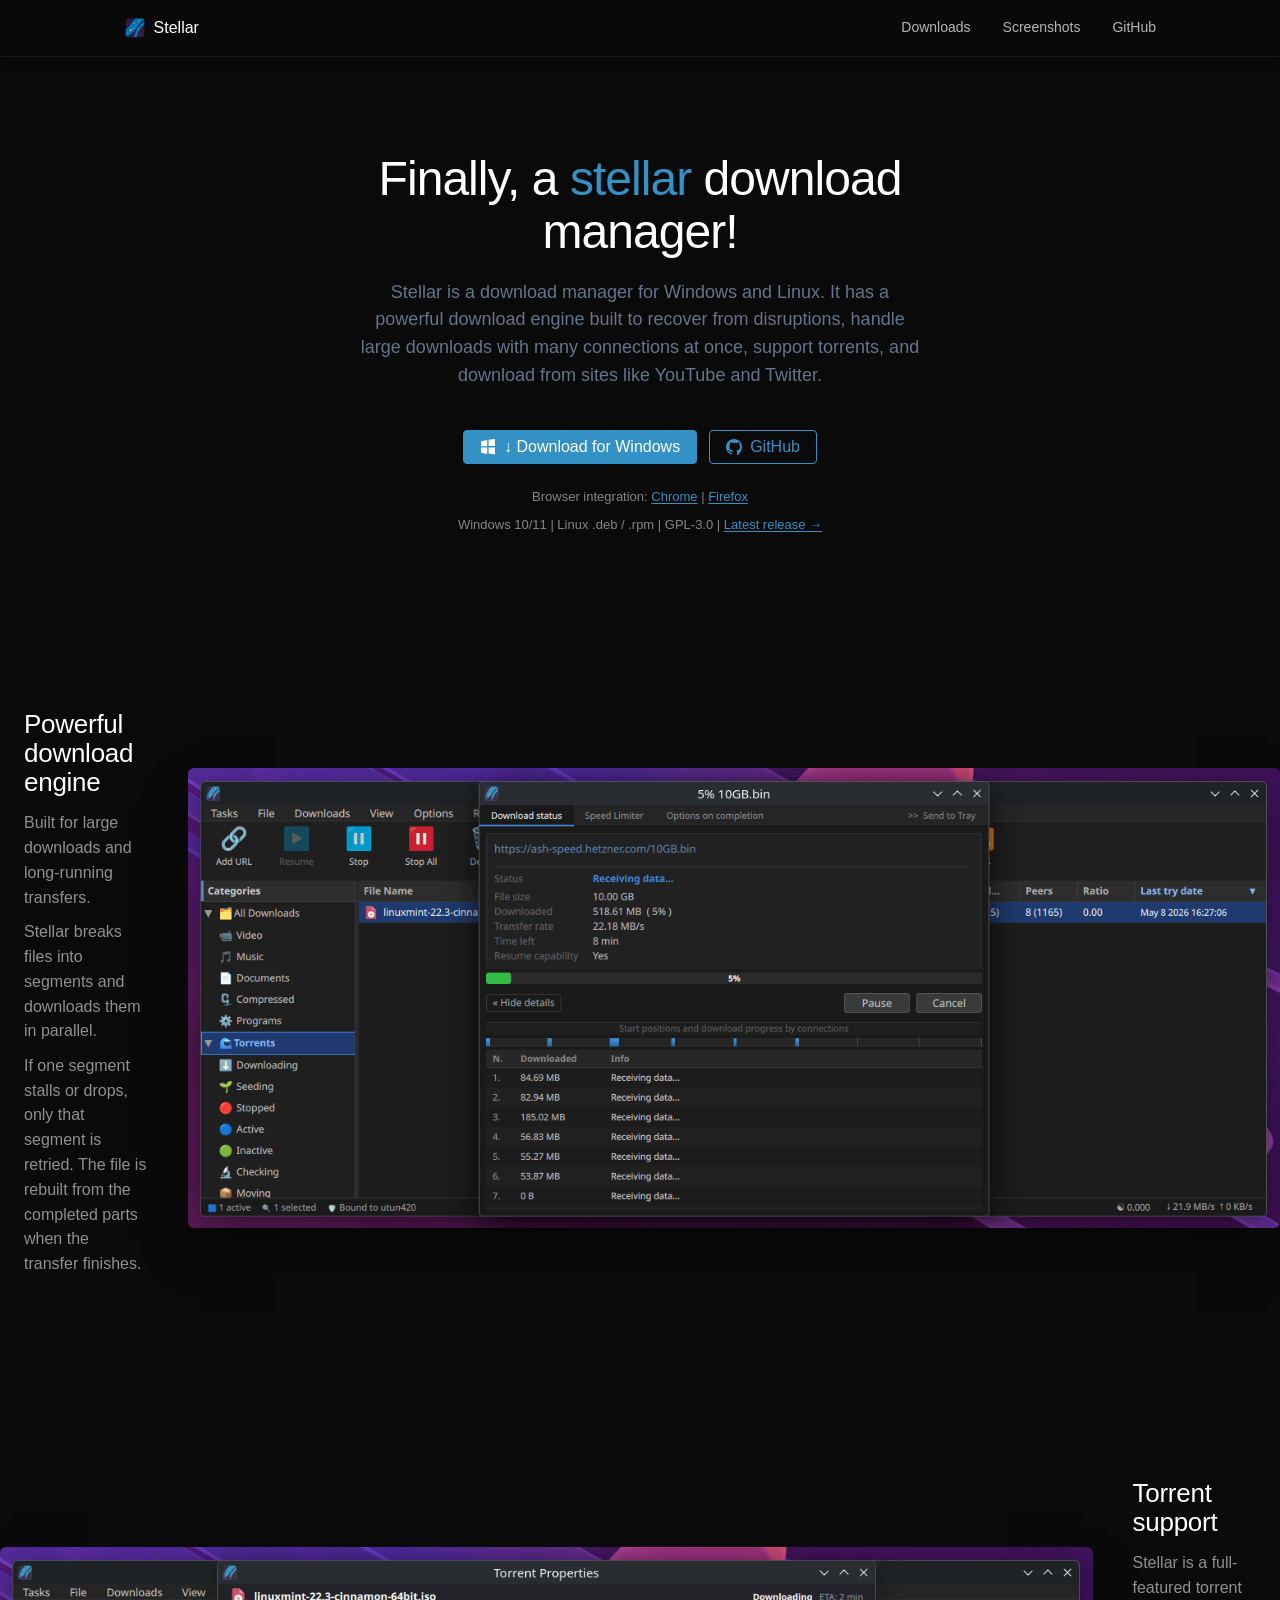
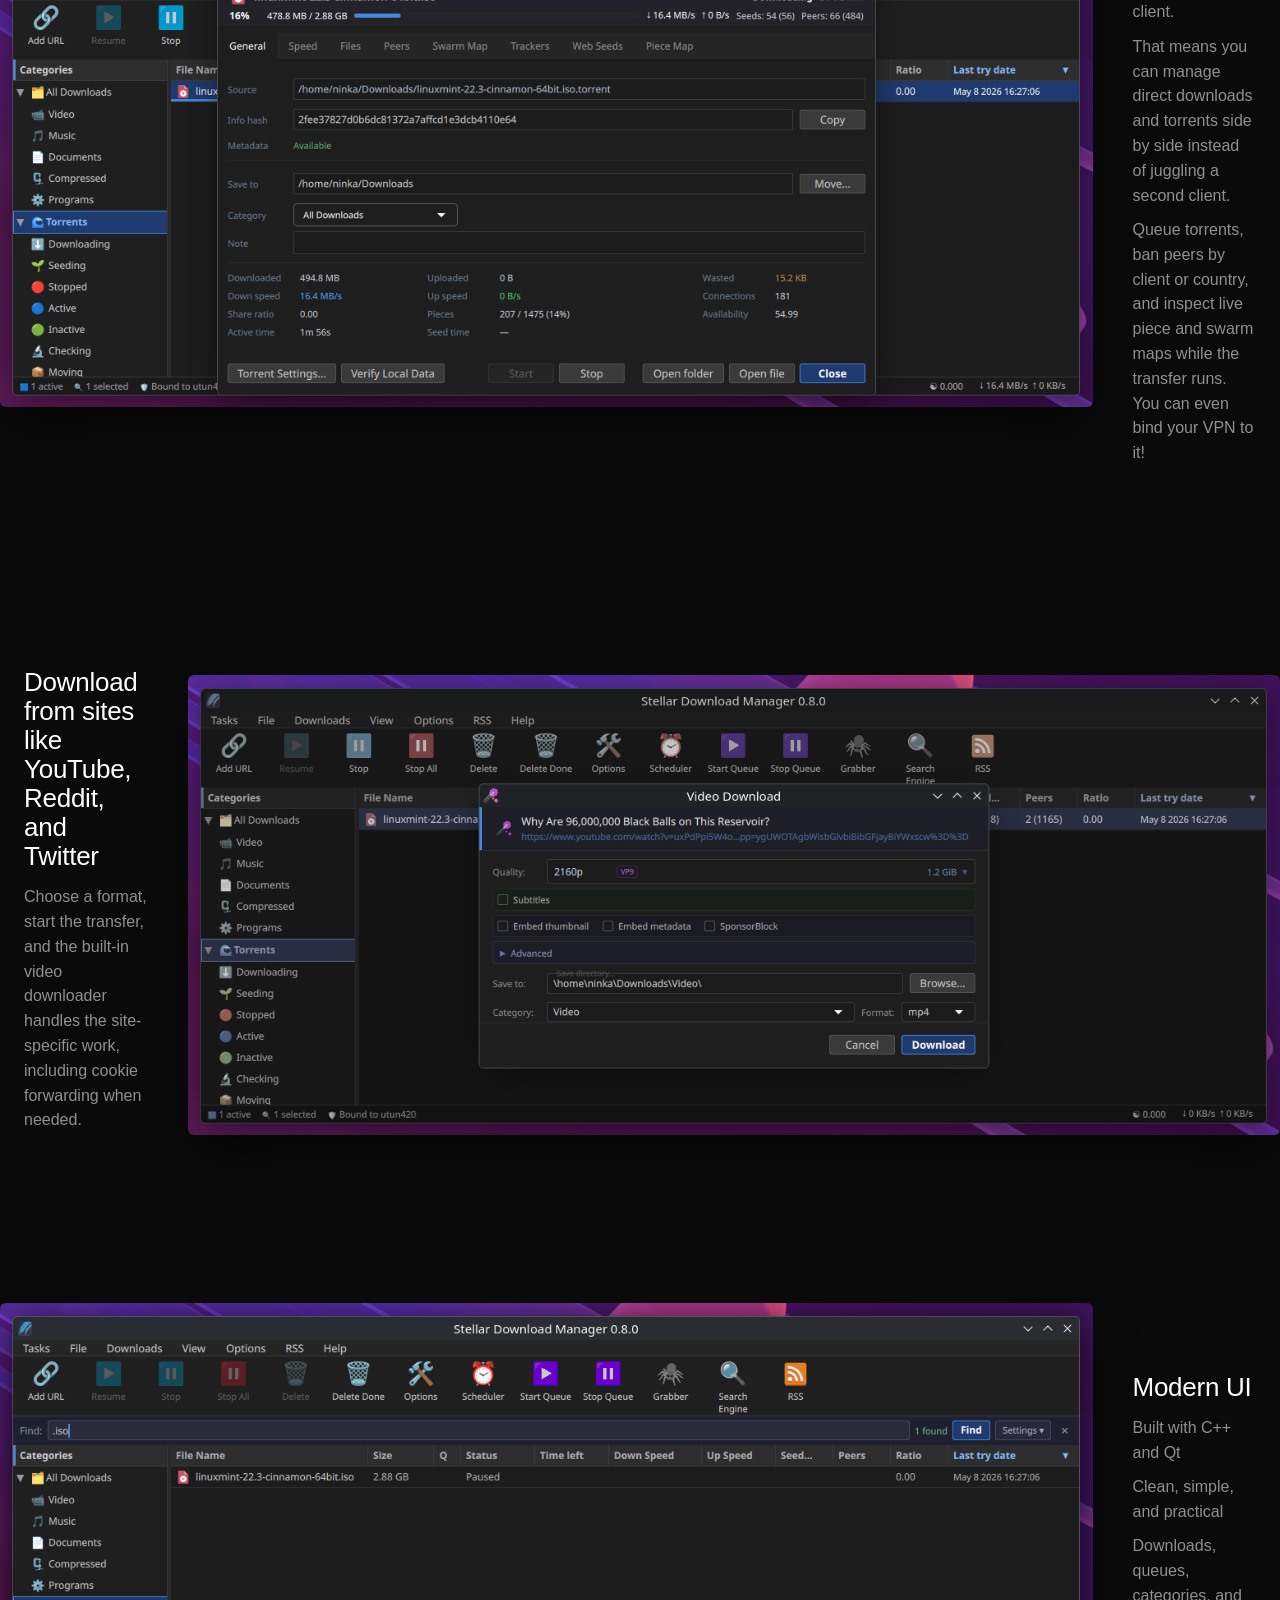
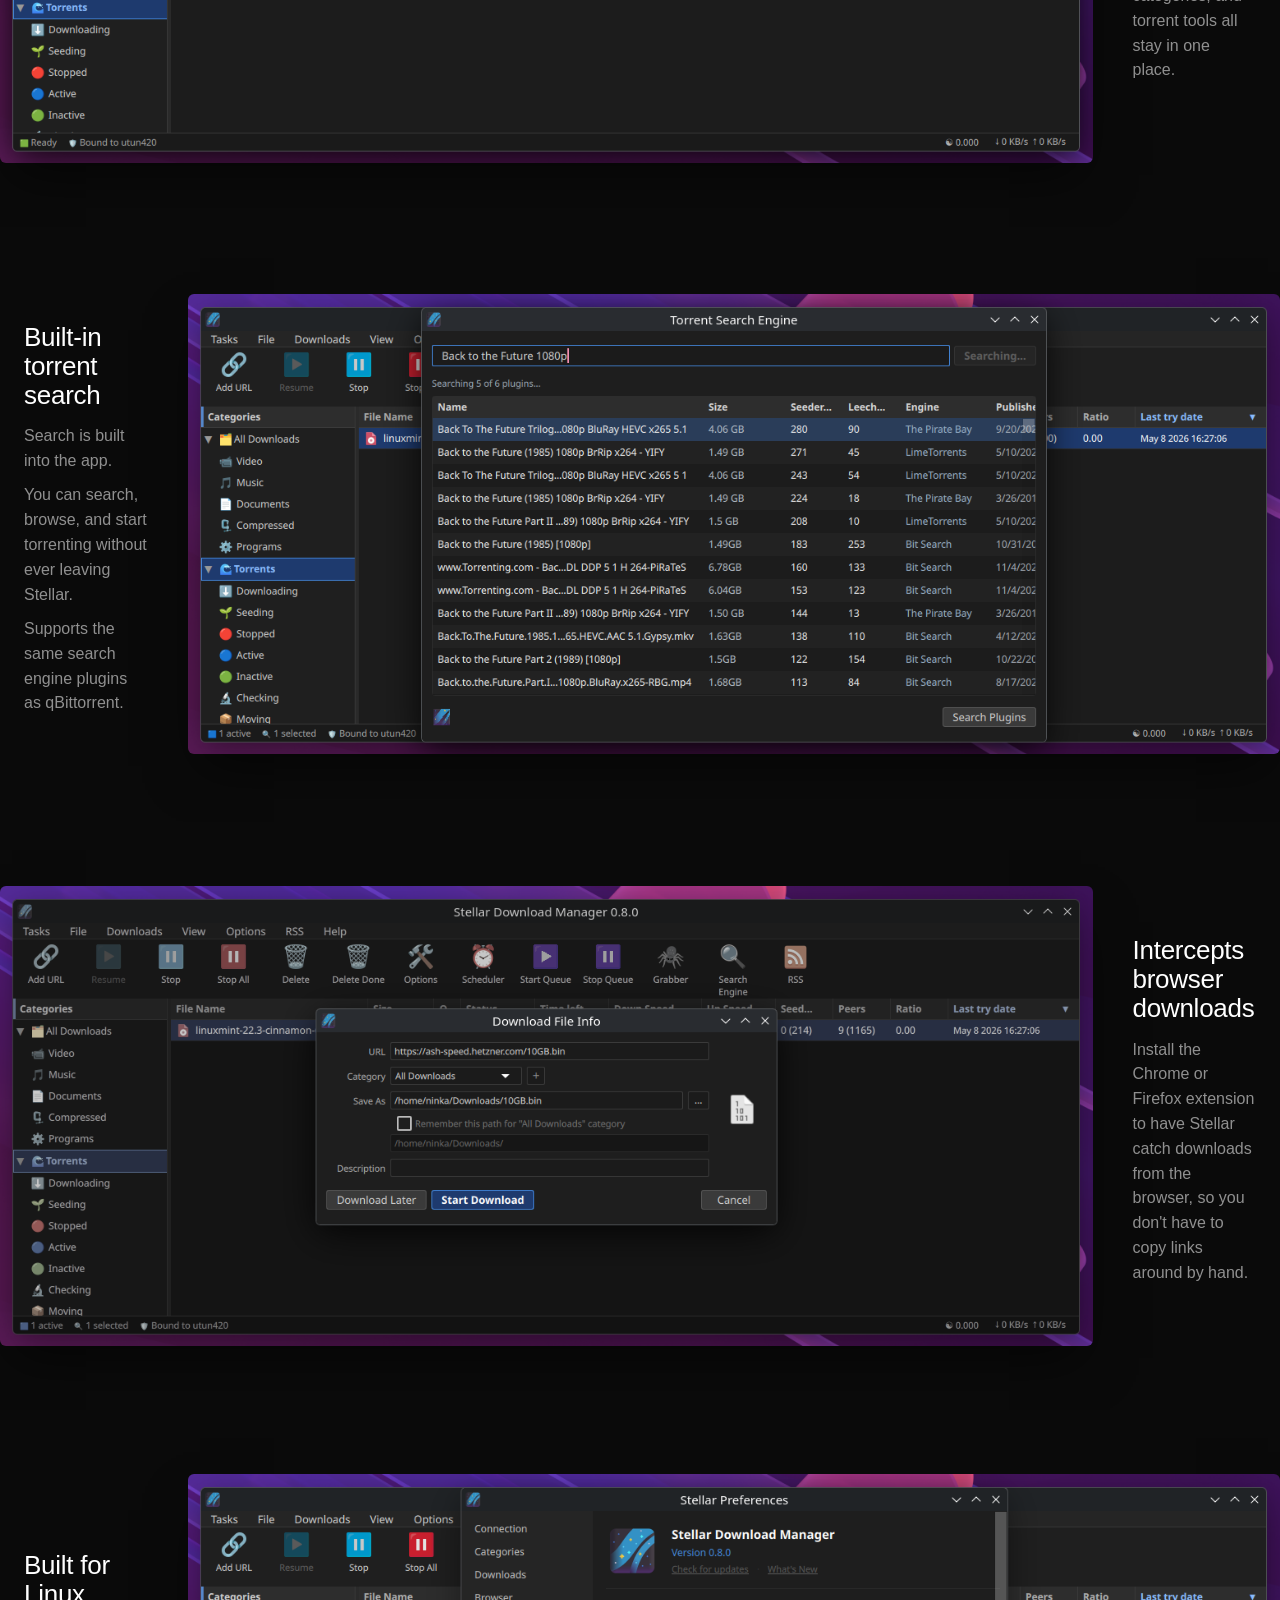
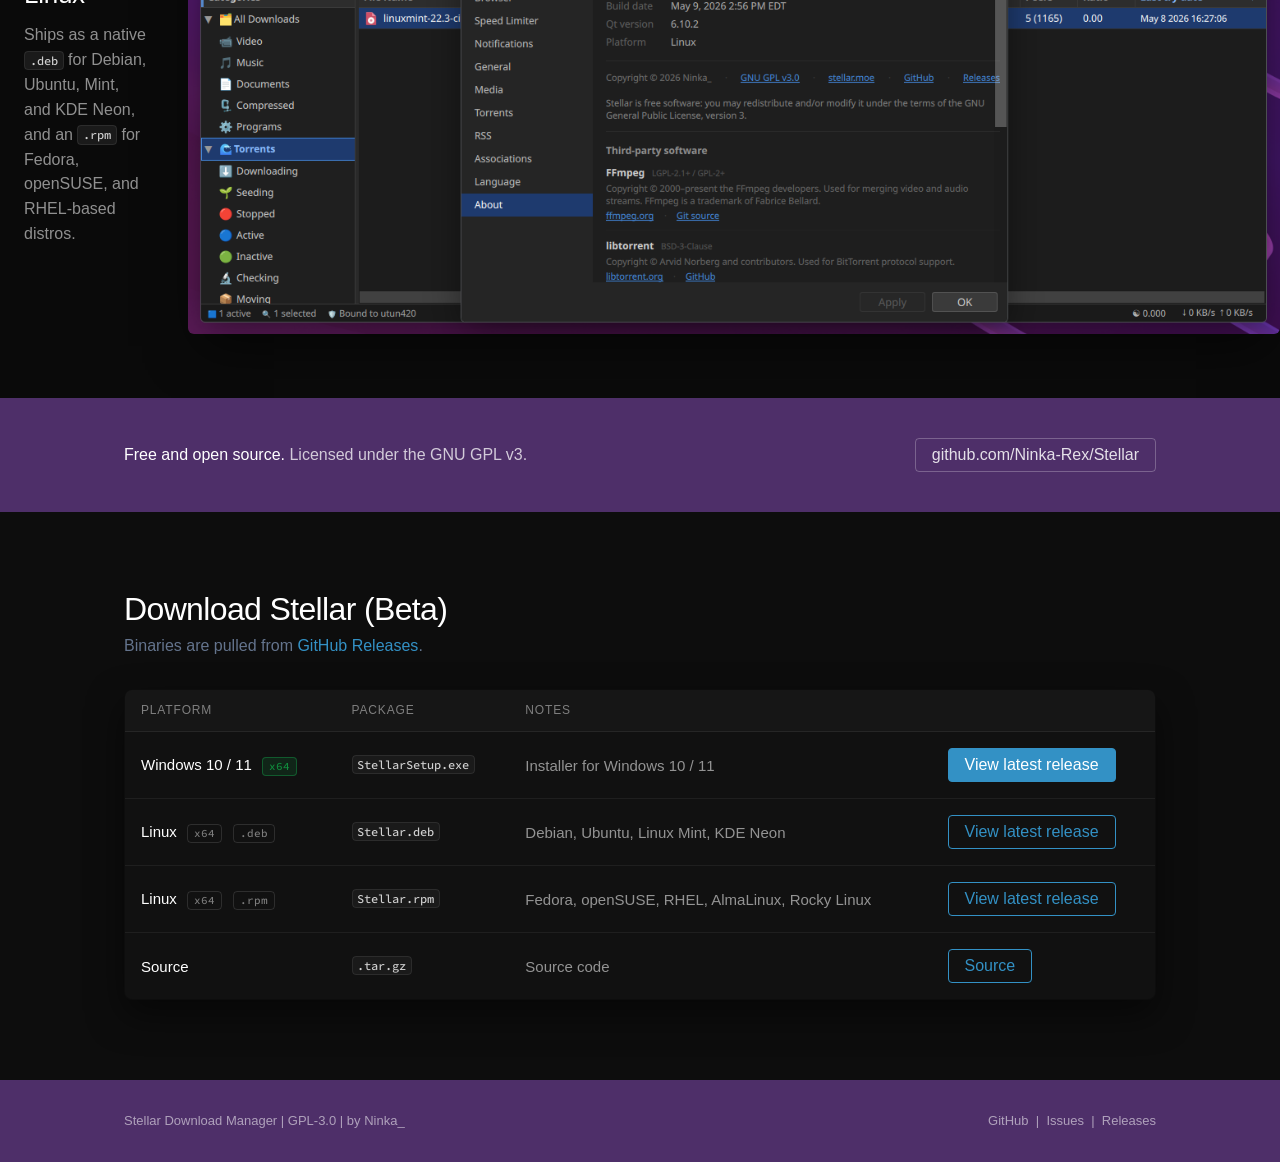
==== index.html @ 5cb3ba2e "Update Open Graph tags" ====
<!DOCTYPE html>
<html lang="en">
<head>
    <meta charset="UTF-8">
    <meta name="viewport" content="width=device-width, initial-scale=1.0">
    <title>Stellar Download Manager</title>
    <meta name="description" content="Stellar is a download manager for Windows and Linux. It has a robust download engine, torrent support, and downloads from sites like YouTube and Twitter.">

    <!-- Open Graph / Discord -->
    <meta property="og:type" content="website">
    <meta property="og:site_name" content="stellardownloadmanager.org">
    <meta property="og:title" content="Stellar Download Manager">
    <meta property="og:description" content="Free and open source download manager for Windows and Linux">
    <meta property="og:image" content="https://stellardownloadmanager.org/images/milky-way.png">
    <meta property="og:url" content="https://stellardownloadmanager.org/">

    <link rel="icon" type="image/png" href="images/milky-way.png">
    <link rel="stylesheet" href="style.css">
    <script src="script.js?v=3" defer></script>
</head>
<body id="top">
<nav>
    <div class="nav-inner">
        <a class="nav-logo" href="#top">
            <span class="nav-logo-mark" aria-hidden="true">
                <img class="nav-logo-static" src="images/milky-way.png" alt="">
                <img class="nav-logo-animated" src="images/milky-way.gif" alt="">
            </span>
            <span class="nav-logo-text">Stellar</span>
        </a>
        <ul class="nav-links">
            <li><a href="#downloads">Downloads</a></li>
            <li><a href="screenshots.html">Screenshots</a></li>
            <li><a href="https://github.com/Ninka-Rex/Stellar">GitHub</a></li>
        </ul>
    </div>
</nav>

<section class="hero">
    <h1>Finally, a <em>stellar</em> download manager!</h1>
    <p class="tagline">
        Stellar is a download manager for Windows and Linux. It has a powerful
        download engine built to recover from disruptions, handle large downloads
        with many connections at once, support torrents, and download from sites
        like YouTube and Twitter.
    </p>
    <div class="hero-actions">
        <a class="btn btn-primary btn-with-icon" href="#downloads">
            <span class="btn-icon" aria-hidden="true">
                <svg viewBox="0 0 16 16" role="img" focusable="false" aria-hidden="true">
                    <path d="M1 2.2 7.2 1v6.2H1Zm7.6-1.4L15 0v7.1H8.6ZM1 8.6h6.2V15L1 13.8Zm7.6 0H15v7l-6.4-1.1Z"></path>
                </svg>
            </span>
            <span>&#8595; Download for Windows</span>
        </a>
        <a class="btn btn-secondary btn-with-icon" href="https://github.com/Ninka-Rex/Stellar">
            <span class="btn-icon" aria-hidden="true">
                <svg viewBox="0 0 16 16" role="img" focusable="false" aria-hidden="true">
                    <path d="M8 0C3.6 0 0 3.6 0 8c0 3.5 2.3 6.5 5.4 7.6.4.1.5-.2.5-.4v-1.4c-2.2.5-2.7-1-2.7-1-.4-1-.9-1.2-.9-1.2-.8-.6.1-.6.1-.6.9.1 1.4 1 1.4 1 .8 1.4 2.2 1 2.7.8.1-.6.3-1 .6-1.2-1.8-.2-3.7-.9-3.7-4.1 0-.9.3-1.6.8-2.2-.1-.2-.4-1 .1-2 0 0 .7-.2 2.3.8.7-.2 1.4-.3 2.1-.3s1.4.1 2.1.3c1.6-1 2.3-.8 2.3-.8.5 1 .2 1.8.1 2 .5.6.8 1.3.8 2.2 0 3.2-1.9 3.9-3.7 4.1.3.3.7.9.7 1.8v2.6c0 .2.1.5.5.4C13.7 14.5 16 11.5 16 8c0-4.4-3.6-8-8-8z"></path>
                </svg>
            </span>
            <span>GitHub</span>
        </a>
    </div>
    <p class="hero-links">
        Browser integration:
        <a href="https://chromewebstore.google.com/detail/stellar-integration-modul/pppelmimeffdigknplngfmhefcbhfcbd">Chrome</a>
        |
        <a href="https://github.com/Ninka-Rex/Stellar/releases/download/0.8.0/StellarFirefox-0.1.9.xpi">Firefox</a>
    </p>
    <p class="hero-meta hero-platforms">
        Windows 10/11 | Linux .deb / .rpm | GPL-3.0 |
        <a href="https://github.com/Ninka-Rex/Stellar/releases/latest">Latest release &rarr;</a>
    </p>
</section>

<div class="feature-row">
    <div class="feature-inner">
        <div class="feature-text">
            <h2>Powerful download engine</h2>
            <p>
                Built for large downloads and long-running transfers.
            </p>
            <p>
                Stellar breaks files into segments and downloads them in parallel.
            </p>
            <p>
                If one segment stalls or drops, only that segment is retried. The file is rebuilt from the completed parts when the transfer finishes.
            </p>
        </div>
        <div class="feature-img">
            <img src="screenshots/http-download.png" alt="Stellar HTTP download window">
        </div>
    </div>
</div>

<div class="feature-row">
    <div class="feature-inner flip">
        <div class="feature-text">
            <h2>Torrent support</h2>
            <p>
                Stellar is a full-featured torrent client.
            </p>
            <p>
                That means you can manage direct downloads and torrents side by side instead of juggling a second client.
            </p>
            <p>
                Queue torrents, ban peers by client or country, and inspect live piece and swarm maps while the transfer runs. You can even bind your VPN to it!
            </p>
        </div>
        <div class="feature-img">
            <img id="torrent-feature-image" src="screenshots/torrent-properties.png" alt="Stellar torrent properties">
        </div>
    </div>
</div>

<div class="feature-row">
    <div class="feature-inner">
        <div class="feature-text">
            <h2>Download from sites like YouTube, Reddit, and Twitter</h2>
            <p>
                Choose a format, start the transfer, and the built-in video downloader handles the site-specific work, including cookie forwarding when needed.
            </p>
        </div>
        <div class="feature-img">
            <img src="screenshots/video-picker.png" alt="Stellar format picker for social site downloads">
        </div>
    </div>
</div>

<div class="feature-row">
    <div class="feature-inner flip">
        <div class="feature-text">
            <h2>Modern UI</h2>
            <p>
                Built with C++ and Qt
            </p>
            <p>
                Clean, simple, and practical
            </p>
            <p>
                Downloads, queues, categories, and torrent tools all stay in one place.
            </p>
        </div>
        <div class="feature-img">
            <img id="ui-feature-image" src="screenshots/ui.png" alt="Modern cross platform UI">
        </div>
    </div>
</div>

<div class="feature-row">
    <div class="feature-inner">
        <div class="feature-text">
            <h2>Built-in torrent search</h2>
            <p>
                Search is built into the app.
            </p>
            <p>
                You can search, browse, and start torrenting without ever leaving Stellar.
            </p>
            <p>
                Supports the same search engine plugins as qBittorrent.
            </p>
        </div>
        <div class="feature-img">
            <img src="screenshots/search.png" alt="Built in torrent search">
        </div>
    </div>
</div>

<div class="feature-row">
    <div class="feature-inner flip">
        <div class="feature-text">
            <h2>Intercepts browser downloads</h2>
            <p>
                Install the Chrome or Firefox extension to have Stellar catch downloads from the browser, so you don't have to copy links around by hand.
            </p>
        </div>
        <div class="feature-img">
            <img src="screenshots/new_download.png" alt="Browser download interception">
        </div>
    </div>
</div>

<div class="feature-row">
    <div class="feature-inner">
        <div class="feature-text">
            <h2>Built for Linux</h2>
            <p>
                Ships as a native <code>.deb</code> for Debian, Ubuntu, Mint, and KDE Neon, and an <code>.rpm</code> for Fedora, openSUSE, and RHEL-based distros.
            </p>
        </div>
        <div class="feature-img">
            <img src="screenshots/stellar-preferences-about.png" alt="Stellar on Linux">
        </div>
    </div>
</div>

<div class="oss-strip">
    <div class="oss-strip-inner">
        <p>
            <strong>Free and open source.</strong>
            Licensed under the <a href="https://www.gnu.org/licenses/gpl-3.0.html">GNU GPL v3</a>.
        </p>
        <a class="btn btn-secondary" href="https://github.com/Ninka-Rex/Stellar">
            github.com/Ninka-Rex/Stellar
        </a>
    </div>
</div>

<section class="download-section" id="downloads">
    <div class="section-container">
        <h2>Download Stellar (Beta)</h2>
        <p class="section-intro">
            Binaries are pulled from <a href="https://github.com/Ninka-Rex/Stellar/releases/latest">GitHub Releases</a>.
        </p>

        <table class="download-table">
            <thead>
                <tr>
                    <th>Platform</th>
                    <th>Package</th>
                    <th>Notes</th>
                    <th></th>
                </tr>
            </thead>
            <tbody>
                <tr>
                    <td>Windows 10 / 11 <span class="tag tag-green">x64</span></td>
                    <td><code data-release-package="windows">StellarSetup.exe</code></td>
                    <td>Installer for Windows 10 / 11</td>
                    <td>
                        <a class="btn btn-primary btn-with-icon" data-release-link="windows" href="https://github.com/Ninka-Rex/Stellar/releases/latest">
                            <span class="btn-icon" aria-hidden="true">
                                <svg viewBox="0 0 16 16" role="img" focusable="false" aria-hidden="true">
                                    <path d="M1 2.2 7.2 1v6.2H1Zm7.6-1.4L15 0v7.1H8.6ZM1 8.6h6.2V15L1 13.8Zm7.6 0H15v7l-6.4-1.1Z"></path>
                                </svg>
                            </span>
                            Download
                        </a>
                    </td>
                </tr>
                <tr>
                    <td>Linux <span class="tag">x64</span> <span class="tag">.deb</span></td>
                    <td><code data-release-package="linux">Stellar.deb</code></td>
                    <td>Debian, Ubuntu, Linux Mint, KDE Neon</td>
                    <td>
                        <a class="btn btn-secondary btn-with-icon" data-release-link="linux" href="https://github.com/Ninka-Rex/Stellar/releases/latest">
                            <span class="btn-icon" aria-hidden="true">
                                <svg viewBox="0 0 16 16" role="img" focusable="false" aria-hidden="true">
                                    <path d="M8 0a8 8 0 1 0 8 8A8 8 0 0 0 8 0Zm3.9 4.7c-.2 1.2-1 1.7-1.5 2.5-.4.7-.5 1.7-.2 2.5.2.6.7 1.1 1.2 1.5-.7.6-1.6 1-2.6 1-.9 0-1.7-.3-2.4-.8-.8-.6-1.2-1.6-1.1-2.6.1-1 .7-1.8 1.4-2.4.8-.7 1.9-1 2.9-1 .8 0 1.7.2 2.3.3Z"></path>
                                </svg>
                            </span>
                            Download
                        </a>
                    </td>
                </tr>
                <tr>
                    <td>Linux <span class="tag">x64</span> <span class="tag">.rpm</span></td>
                    <td><code data-release-package="linux-rpm">Stellar.rpm</code></td>
                    <td>Fedora, openSUSE, RHEL, AlmaLinux, Rocky Linux</td>
                    <td>
                        <a class="btn btn-secondary" data-release-link="linux-rpm" href="https://github.com/Ninka-Rex/Stellar/releases/latest">
                            Download
                        </a>
                    </td>
                </tr>
                <tr>
                    <td>Source</td>
                    <td><code>.tar.gz</code></td>
                    <td>Source code</td>
                    <td>
                        <a class="btn btn-secondary" href="https://github.com/Ninka-Rex/Stellar/archive/refs/heads/master.tar.gz">
                            Source
                        </a>
                    </td>
                </tr>
            </tbody>
        </table>
    </div>
</section>

<footer>
    <div class="footer-inner">
        <span>Stellar Download Manager | GPL-3.0 | by Ninka_</span>
        <span>
            <a href="https://github.com/Ninka-Rex/Stellar">GitHub</a>
            &nbsp;|&nbsp;
            <a href="https://github.com/Ninka-Rex/Stellar/issues">Issues</a>
            &nbsp;|&nbsp;
            <a href="https://github.com/Ninka-Rex/Stellar/releases">Releases</a>
        </span>
    </div>
</footer>
</body>
</html>
---- style.css ----
/* Stellar Download Manager — Stripe-inspired design system */

@import url('https://fonts.googleapis.com/css2?family=Source+Code+Pro:wght@500;700&display=swap');

*, *::before, *::after { box-sizing: border-box; margin: 0; padding: 0; }

:root {
    /* Primary */
    --stripe-purple:  #3391c5;
    --stripe-purple-hover: #1c638a;
    --stripe-purple-deep: #391e50;
    --stripe-purple-light: #4e2f69;
    --stripe-purple-mid: #45285f;
    --deep-navy:      #061b31;
    --brand-dark:     #4e2f69;
    --dark-navy:      #0d253d;
    --white:          #ffffff;

    /* Accent */
    --ruby:           #ea2261;
    --magenta:        #f96bee;
    --magenta-light:  #ffd7ef;

    /* Neutral text */
    --label:          #273951;
    --body:           #64748d;
    --success-green:  #15be53;
    --success-text:   #108c3d;

    /* Surface & borders */
    --border-default: #e5edf5;
    --border-purple:  #3391c5;
    --border-soft-purple: #d6d9fc;

    /* Shadows */
    --shadow-blue:    rgba(50,50,93,0.25);
    --shadow-black:   rgba(0,0,0,0.1);
    --shadow-ambient: rgba(23,23,23,0.08);

    /* Typography */
    --sans: 'sohne-var', 'SF Pro Display', -apple-system, BlinkMacSystemFont, 'Segoe UI', sans-serif;
    --mono: 'SourceCodePro', 'Source Code Pro', 'SFMono-Regular', 'Menlo', 'Consolas', monospace;
}

html { font-size: 16px; scroll-behavior: smooth; }

body {
    background: #0a0a0a;
    color: var(--body);
    font-family: var(--sans);
    font-weight: 300;
    font-feature-settings: "ss01";
    line-height: 1.4;
    -webkit-font-smoothing: antialiased;
}

a {
    color: var(--stripe-purple);
    text-decoration: none;
    font-feature-settings: "ss01";
}
a:hover { color: var(--stripe-purple-hover); text-decoration: underline; }

code {
    font-family: var(--mono);
    font-size: 0.75rem;
    font-weight: 500;
    line-height: 2;
    background: #1a1a1a;
    padding: 0.1em 0.4em;
    border: 1px solid rgba(255,255,255,0.08);
    color: rgba(255,255,255,0.8);
    border-radius: 4px;
}

/* ── Navigation ─────────────────────────────────────────────── */

nav {
    background: rgba(10,10,10,0.92);
    backdrop-filter: blur(12px);
    -webkit-backdrop-filter: blur(12px);
    position: sticky;
    top: 0;
    z-index: 100;
    border-bottom: 1px solid rgba(255,255,255,0.07);
    box-shadow: rgba(0,0,0,0.4) 0px 3px 12px;
}

.nav-inner {
    max-width: 1080px;
    margin: 0 auto;
    padding: 0 1.5rem;
    height: 56px;
    display: flex;
    align-items: center;
    justify-content: space-between;
}

.nav-logo {
    font-size: 1rem;
    font-weight: 400;
    font-feature-settings: "ss01";
    color: #fff;
    letter-spacing: 0;
    display: flex;
    align-items: center;
    gap: 0.5rem;
}

.nav-logo:hover { color: var(--stripe-purple); text-decoration: none; }

.nav-logo-mark {
    position: relative;
    width: 1.35rem;
    height: 1.35rem;
    flex: 0 0 auto;
}

.nav-logo-mark img {
    position: absolute;
    inset: 0;
    width: 100%;
    height: 100%;
    object-fit: contain;
    display: block;
}

.nav-logo-animated { opacity: 0; transition: opacity 0.12s ease; }

.nav-logo:hover .nav-logo-static,
.nav-logo:focus-visible .nav-logo-static { opacity: 0; }

.nav-logo:hover .nav-logo-animated,
.nav-logo:focus-visible .nav-logo-animated { opacity: 1; }

.nav-logo-text { display: inline-block; }

.nav-links {
    display: flex;
    gap: 2rem;
    list-style: none;
    font-size: 0.875rem;
    font-weight: 400;
    font-feature-settings: "ss01";
    align-items: center;
}

.nav-links a {
    color: rgba(255,255,255,0.7);
    font-weight: 400;
    font-feature-settings: "ss01";
}
.nav-links a:hover { color: #fff; text-decoration: none; }

/* ── Hero ────────────────────────────────────────────────────── */

.hero {
    padding: 6rem 1.5rem 5rem;
    text-align: center;
    background: #0a0a0a;
    position: relative;
    overflow: hidden;
}

.hero > * { position: relative; z-index: 1; }

.hero h1 {
    font-size: 3rem;
    font-weight: 300;
    font-feature-settings: "ss01";
    color: #fff;
    line-height: 1.1;
    letter-spacing: -0.96px;
    margin-bottom: 1.25rem;
    max-width: 700px;
    margin-left: auto;
    margin-right: auto;
}

.hero h1 em {
    font-style: normal;
    color: var(--stripe-purple);
}

.hero .tagline {
    font-size: 1.125rem;
    font-weight: 300;
    font-feature-settings: "ss01";
    color: var(--body);
    max-width: 560px;
    margin: 0 auto 2.5rem;
    line-height: 1.55;
}

.hero-actions {
    display: flex;
    gap: 0.75rem;
    justify-content: center;
    flex-wrap: wrap;
    align-items: center;
    margin-bottom: 1.5rem;
}

.hero-links {
    font-size: 0.8125rem;
    font-weight: 400;
    font-feature-settings: "ss01";
    color: rgba(255,255,255,0.5);
    margin: 0 0 0.6rem;
}

.hero-links a {
    color: var(--stripe-purple);
    text-decoration: underline;
    text-underline-offset: 2px;
}

.hero-links a:hover { color: var(--stripe-purple-hover); }

.hero-meta {
    font-size: 0.8125rem;
    font-weight: 400;
    font-feature-settings: "ss01";
    color: var(--body);
}

.hero-platforms { color: rgba(255,255,255,0.5); }

.hero-meta a {
    color: var(--stripe-purple);
    text-decoration: underline;
    text-underline-offset: 2px;
}
.hero-meta a:hover { color: var(--stripe-purple-hover); }

/* ── Buttons ─────────────────────────────────────────────────── */

.btn {
    display: inline-block;
    padding: 8px 16px;
    font-size: 1rem;
    font-family: var(--sans);
    font-weight: 400;
    font-feature-settings: "ss01";
    line-height: 1;
    border: 1px solid transparent;
    border-radius: 4px;
    cursor: pointer;
    text-decoration: none;
    transition: background 0.12s, color 0.12s, border-color 0.12s, box-shadow 0.12s;
    white-space: nowrap;
}

.btn-with-icon {
    display: inline-flex;
    align-items: center;
    gap: 0.5rem;
}

.btn-icon {
    width: 1rem;
    height: 1rem;
    display: inline-flex;
    align-items: center;
    justify-content: center;
    flex: 0 0 auto;
}

.btn-icon svg {
    width: 100%;
    height: 100%;
    fill: currentColor;
}

.btn:hover { text-decoration: none; }

.btn-primary {
    background: var(--stripe-purple);
    color: #fff;
    border-color: var(--stripe-purple);
}

.btn-primary:hover {
    background: var(--stripe-purple-hover);
    border-color: var(--stripe-purple-hover);
    color: #fff;
}

.btn-secondary {
    background: transparent;
    color: var(--stripe-purple);
    border: 1px solid var(--border-purple);
}

.btn-secondary:hover {
    background: rgba(83,58,253,0.05);
    border-color: var(--stripe-purple);
    color: var(--stripe-purple);
}

/* ── Feature rows ────────────────────────────────────────────── */

.feature-row {
    padding: 4rem 0;
    overflow: hidden;
}

.feature-inner {
    display: grid;
    grid-template-columns: 5fr 7fr;
    gap: 0;
    align-items: center;
    width: 100%;
    max-width: 1541px;
    margin: 0 auto;
    padding: 0;
}

.feature-inner.flip { direction: rtl; }
.feature-inner.flip > * { direction: ltr; }

.feature-inner:not(.flip) .feature-text {
    text-align: left;
    padding: 2rem 2.5rem 2rem clamp(1.5rem, calc((100vw - 1400px) / 2 + 3rem), 6rem);
}

.feature-inner.flip .feature-text {
    text-align: left;
    padding: 2rem clamp(1.5rem, calc((100vw - 1400px) / 2 + 3rem), 6rem) 2rem 2.5rem;
}

.feature-text h2 {
    font-size: 1.625rem;
    font-weight: 300;
    font-feature-settings: "ss01";
    color: #fff;
    letter-spacing: -0.26px;
    margin-bottom: 0.875rem;
    line-height: 1.12;
}

.feature-text p {
    font-size: 1rem;
    font-weight: 300;
    font-feature-settings: "ss01";
    color: rgba(255,255,255,0.55);
    line-height: 1.55;
    margin-bottom: 0.6rem;
    max-width: 46ch;
}

.feature-img {
    display: flex;
    align-items: center;
    line-height: 0;
    height: 460px;
    overflow: visible;
}

.feature-img img {
    display: block;
    width: auto;
    max-width: none;
    height: 100%;
    object-fit: contain;
    margin: 0;
    border-radius: 6px;
    box-shadow: rgba(0,0,0,0.55) 0px 24px 48px -12px;
}

.feature-inner:not(.flip) .feature-img { justify-content: flex-start; }
.feature-inner.flip .feature-img { justify-content: flex-end; }

.feature-img-placeholder {
    width: 100%;
    height: 100%;
    background: #111;
    border: 1px solid rgba(255,255,255,0.08);
    border-radius: 6px;
    display: flex;
    align-items: center;
    justify-content: center;
    flex-direction: column;
    gap: 0.5rem;
    font-family: var(--mono);
    font-size: 0.75rem;
    color: var(--body);
    user-select: none;
}

.feature-img-placeholder span { font-size: 1.5rem; opacity: 0.3; }

/* ── OSS strip ───────────────────────────────────────────────── */

.oss-strip {
    background: var(--brand-dark);
    padding: 2.5rem 0;
}

.oss-strip-inner {
    max-width: 1080px;
    margin: 0 auto;
    padding: 0 1.5rem;
    display: flex;
    align-items: center;
    justify-content: space-between;
    gap: 2rem;
    flex-wrap: wrap;
}

.oss-strip p {
    font-size: 1rem;
    font-weight: 300;
    font-feature-settings: "ss01";
    color: rgba(255,255,255,0.75);
}

.oss-strip p strong {
    color: #fff;
    font-weight: 400;
}

.oss-strip a { color: rgba(255,255,255,0.75); }
.oss-strip a:hover { color: #fff; }

.oss-strip .btn-secondary {
    border-color: rgba(255,255,255,0.25);
    color: rgba(255,255,255,0.85);
}

.oss-strip .btn-secondary:hover {
    background: rgba(255,255,255,0.08);
    border-color: rgba(255,255,255,0.5);
    color: #fff;
}

/* ── Download section ────────────────────────────────────────── */

.download-section {
    background: #0d0d0d;
    padding: 5rem 0;
}

.section-container {
    max-width: 1080px;
    margin: 0 auto;
    padding: 0 1.5rem;
}

.section-container h2 {
    font-size: 2rem;
    font-weight: 300;
    font-feature-settings: "ss01";
    color: #fff;
    letter-spacing: -0.64px;
    margin-bottom: 0.5rem;
    line-height: 1.1;
}

.section-intro {
    color: var(--body);
    font-size: 1rem;
    font-weight: 300;
    font-feature-settings: "ss01";
    margin-bottom: 2rem;
}

.download-table {
    width: 100%;
    border-collapse: collapse;
    border: 1px solid rgba(255,255,255,0.08);
    border-radius: 8px;
    overflow: hidden;
    font-size: 0.9375rem;
    box-shadow: rgba(0,0,0,0.5) 0px 15px 35px 0px;
}

.download-table th {
    background: #161616;
    color: rgba(255,255,255,0.45);
    font-weight: 400;
    font-feature-settings: "ss01";
    font-size: 0.75rem;
    text-transform: uppercase;
    letter-spacing: 0.07em;
    padding: 0.75rem 1rem;
    text-align: left;
    border-bottom: 1px solid rgba(255,255,255,0.07);
}

.download-table td {
    padding: 1rem 1rem;
    vertical-align: middle;
    background: #111;
    border-bottom: 1px solid rgba(255,255,255,0.06);
    font-weight: 300;
    font-feature-settings: "ss01";
    color: rgba(255,255,255,0.55);
}

.download-table tbody tr:last-child td { border-bottom: none; }

.download-table tr:hover td { background: #161616; }
.download-table td:first-child { color: #fff; font-weight: 400; }

/* ── Tags / Badges ───────────────────────────────────────────── */

.tag {
    display: inline-block;
    font-family: var(--mono);
    font-size: 0.6875rem;
    font-weight: 500;
    padding: 1px 6px;
    border: 1px solid rgba(255,255,255,0.12);
    color: rgba(255,255,255,0.45);
    border-radius: 4px;
    vertical-align: middle;
    margin-left: 0.4rem;
    background: transparent;
}

.tag-green {
    background: rgba(21,190,83,0.12);
    border-color: rgba(21,190,83,0.35);
    color: var(--success-text);
}

/* ── Gallery / screenshots page ──────────────────────────────── */

.page-hero {
    padding: 4rem 0 2rem;
    background: #0a0a0a;
}

.page-hero-inner,
.gallery-grid {
    max-width: 1180px;
    margin: 0 auto;
    padding: 0 1.5rem;
}

.page-hero-inner { text-align: center; }

.page-hero-inner h1 {
    font-size: 2.5rem;
    font-weight: 300;
    font-feature-settings: "ss01";
    color: #fff;
    letter-spacing: -0.96px;
    margin-bottom: 0.5rem;
    line-height: 1.1;
}

.page-hero-inner p {
    color: var(--body);
    font-weight: 300;
    font-feature-settings: "ss01";
}

.gallery-section {
    padding: 2rem 0 4rem;
    background: #0a0a0a;
}

.gallery-viewer {
    max-width: 1180px;
    margin: 0 auto;
    padding: 0 1.5rem;
    display: grid;
    grid-template-columns: 72px minmax(0, 1fr) 72px;
    gap: 1rem;
    align-items: center;
}

.gallery-grid {
    margin-top: 2rem;
    display: grid;
    grid-template-columns: repeat(auto-fit, minmax(160px, 1fr));
    gap: 1rem;
}

.gallery-thumb {
    border: none;
    background: transparent;
    color: rgba(255,255,255,0.5);
    padding: 0;
    cursor: pointer;
    text-align: left;
    border-radius: 0;
    overflow: hidden;
    transition: opacity 0.15s;
}

.gallery-thumb:hover,
.gallery-thumb:focus-visible {
    opacity: 0.8;
    color: #fff;
}

.gallery-thumb img {
    display: block;
    width: 100%;
    aspect-ratio: 16 / 10;
    object-fit: cover;
    border: none;
    margin-bottom: 0;
}

.gallery-thumb span {
    display: block;
    font-family: var(--mono);
    font-size: 0.6875rem;
    font-weight: 500;
    word-break: break-word;
    padding: 0.3rem 0;
    background: transparent;
    border-top: none;
    color: rgba(255,255,255,0.35);
}

.gallery-stage {
    min-height: 620px;
    display: flex;
    align-items: center;
    justify-content: center;
    border: none;
    border-radius: 0;
    background: transparent;
    box-shadow: none;
}

.gallery-stage img {
    display: block;
    width: 100%;
    max-width: 100%;
    max-height: 560px;
    object-fit: contain;
    border-radius: 4px;
}

.gallery-nav {
    width: 72px;
    height: 72px;
    border: 1px solid rgba(255,255,255,0.1);
    background: #111;
    color: rgba(255,255,255,0.7);
    font-size: 1.4rem;
    cursor: pointer;
    border-radius: 6px;
    transition: border-color 0.12s, box-shadow 0.12s, color 0.12s;
}

.gallery-nav:hover {
    color: #fff;
    border-color: var(--stripe-purple);
    box-shadow: rgba(83,58,253,0.25) 0px 4px 16px 0px;
}

/* ── Footer ──────────────────────────────────────────────────── */

footer {
    background: var(--brand-dark);
    padding: 2rem 0;
}

.footer-inner {
    max-width: 1080px;
    margin: 0 auto;
    padding: 0 1.5rem;
    display: flex;
    justify-content: space-between;
    align-items: center;
    gap: 1rem;
    flex-wrap: wrap;
    font-size: 0.8125rem;
    font-weight: 400;
    font-feature-settings: "ss01";
    color: rgba(255,255,255,0.55);
}

.footer-inner a { color: rgba(255,255,255,0.55); }
.footer-inner a:hover { color: rgba(255,255,255,0.9); text-decoration: none; }

/* ── Focus ring ──────────────────────────────────────────────── */

:focus-visible {
    outline: 2px solid var(--stripe-purple);
    outline-offset: 2px;
}

/* ── Responsive ──────────────────────────────────────────────── */

@media (max-width: 720px) {
    .hero { padding: 4rem 1.5rem 3.5rem; }
    .hero h1 { font-size: 2rem; letter-spacing: -0.64px; }
    .hero .tagline { font-size: 1rem; }

    .nav-inner { padding: 0 1rem; }
    .nav-links { gap: 1.25rem; font-size: 0.8125rem; }

    .oss-strip-inner { flex-direction: column; align-items: flex-start; }

    .feature-row { padding: 2.5rem 0; }

    .feature-inner,
    .feature-inner.flip {
        grid-template-columns: 1fr;
        direction: ltr;
        gap: 2rem;
    }

    .feature-inner:not(.flip) .feature-text,
    .feature-inner.flip .feature-text {
        text-align: left;
        padding: 0 1.5rem 0 1.5rem;
    }

    .feature-img {
        height: 280px;
        justify-content: center;
    }

    .feature-img img {
        width: 100%;
        max-width: 100%;
        height: 100%;
    }

    .download-section { padding: 3rem 0; }

    .section-container h2 { font-size: 1.5rem; letter-spacing: -0.4px; }

    .gallery-viewer { grid-template-columns: 1fr; }
    .gallery-stage { min-height: 0; }
    .gallery-stage img { max-height: 380px; }
    .gallery-grid { grid-template-columns: repeat(auto-fit, minmax(130px, 1fr)); }
    .gallery-nav { width: 100%; height: 48px; }
}
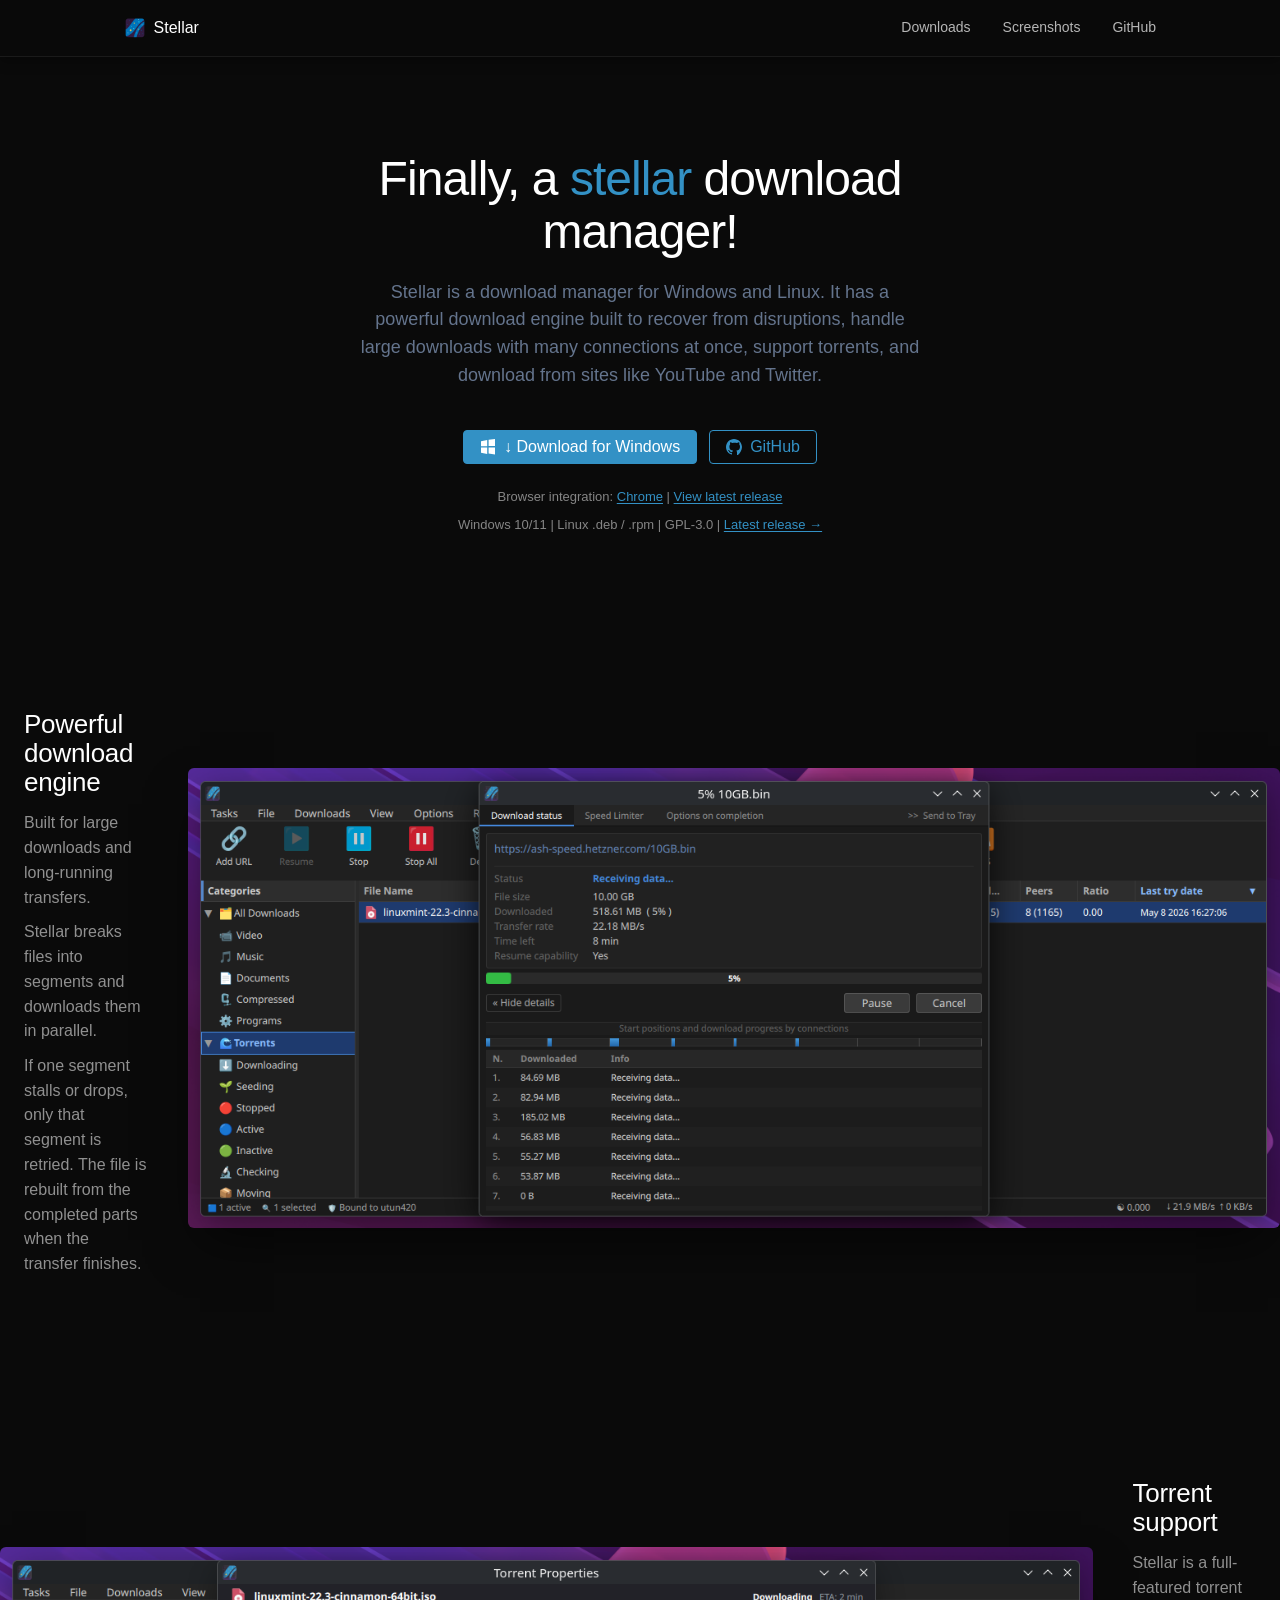
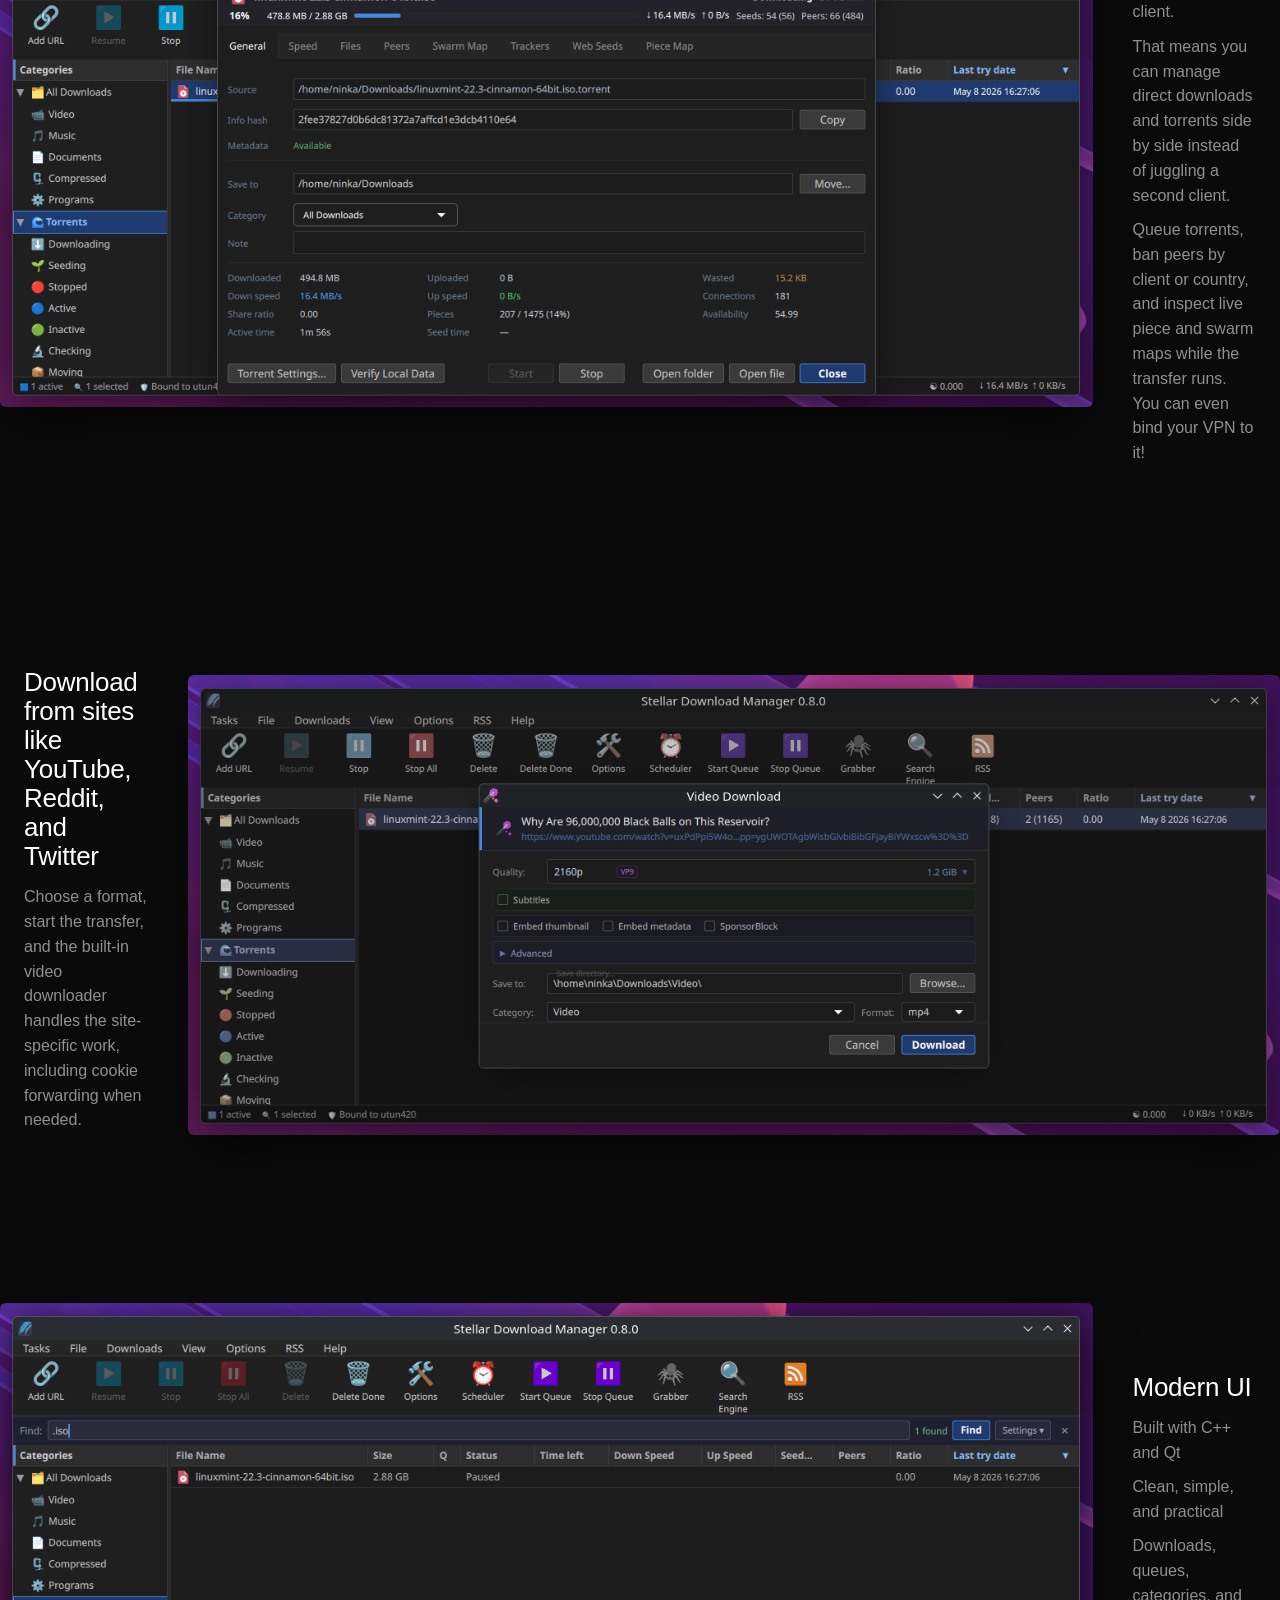
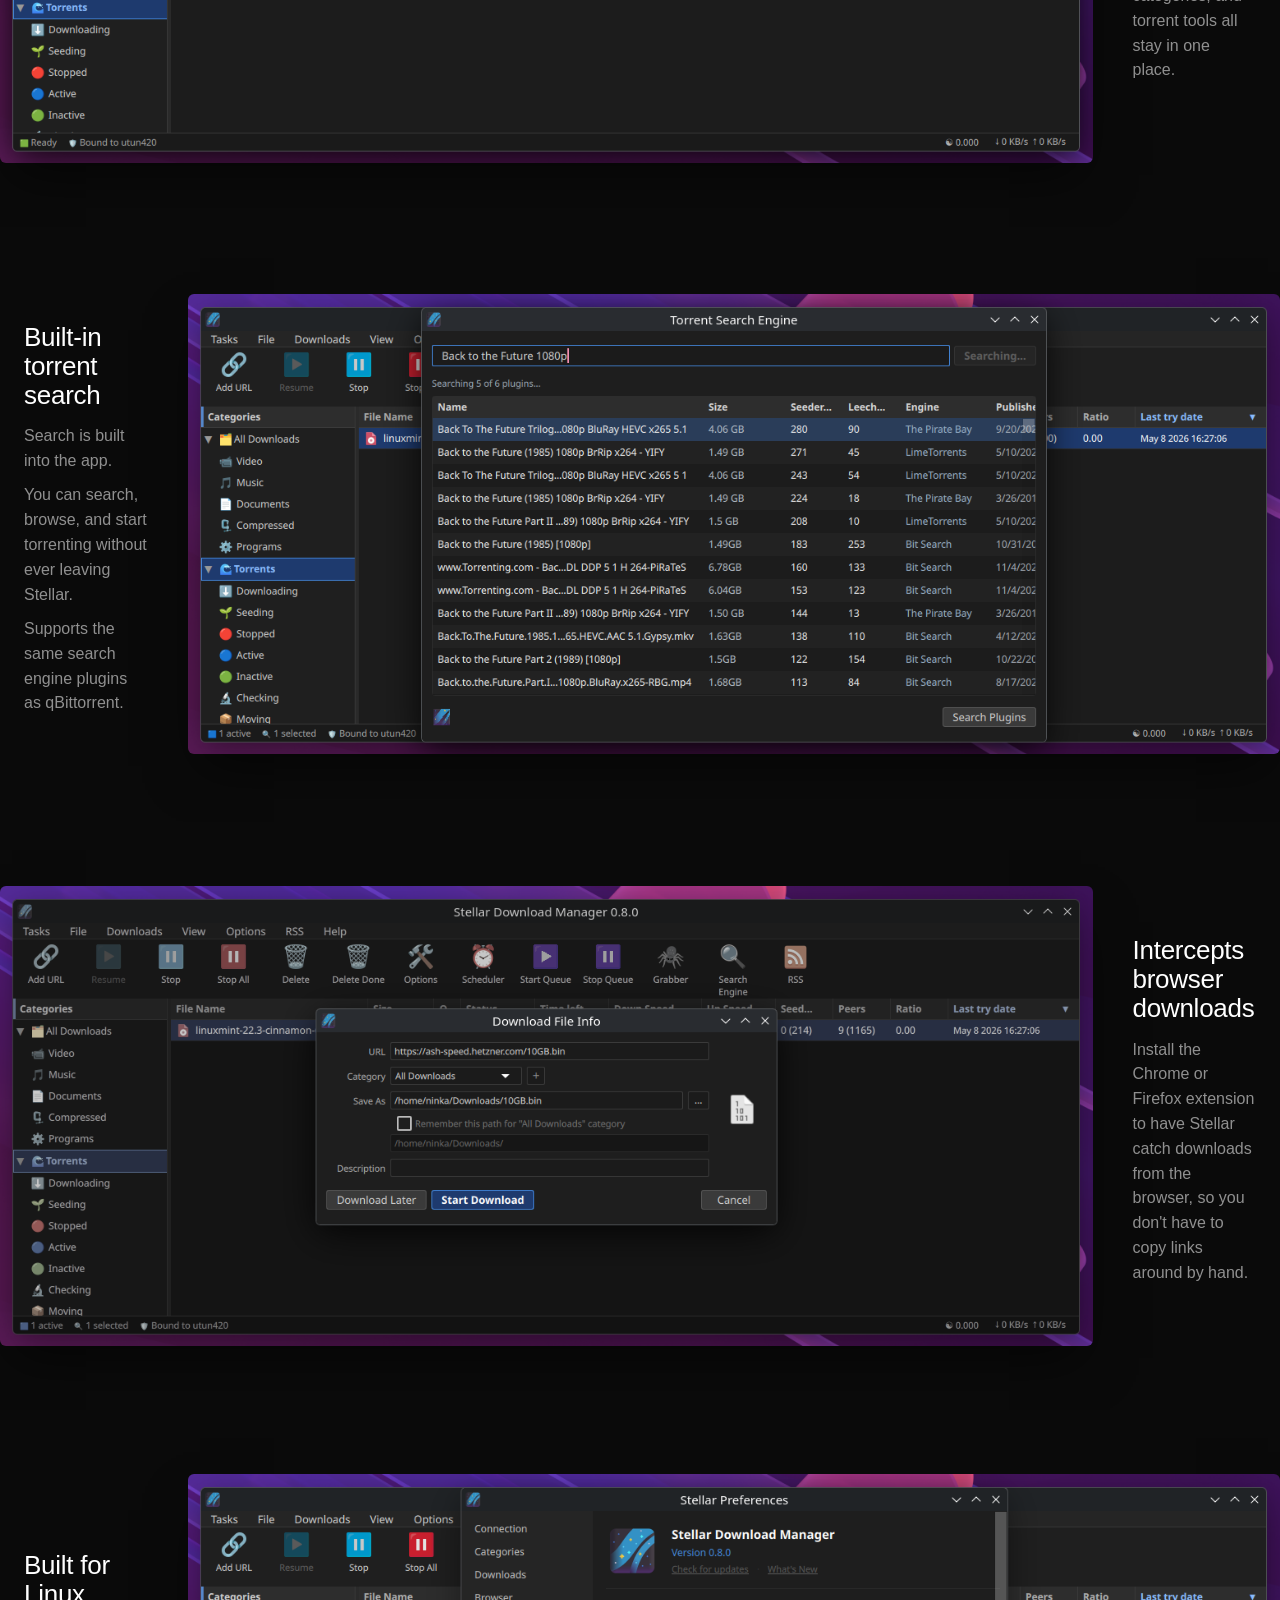
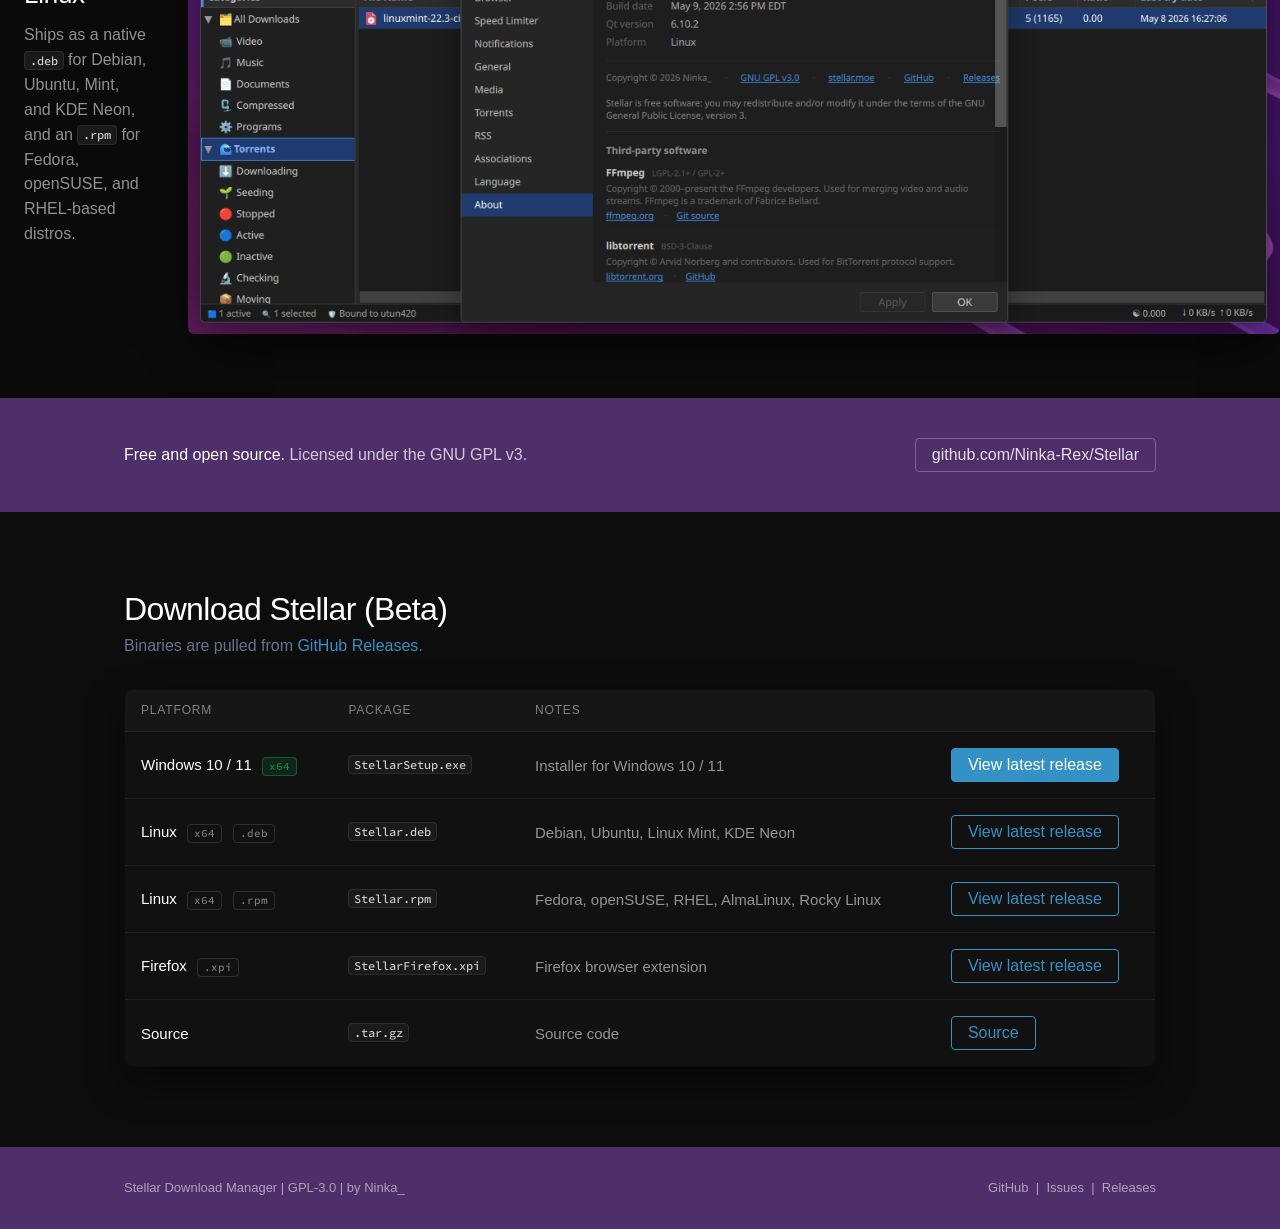
==== commit c076a6d4: "Add firefox extension to download page" ====
--- a/index.html
+++ b/index.html
@@ -66,7 +66,7 @@
         Browser integration:
         <a href="https://chromewebstore.google.com/detail/stellar-integration-modul/pppelmimeffdigknplngfmhefcbhfcbd">Chrome</a>
         |
-        <a href="https://github.com/Ninka-Rex/Stellar/releases/download/0.8.0/StellarFirefox-0.1.9.xpi">Firefox</a>
+        <a data-release-link="firefox" href="https://github.com/Ninka-Rex/Stellar/releases/download/0.8.0/StellarFirefox-0.1.9.xpi">Firefox</a>
     </p>
     <p class="hero-meta hero-platforms">
         Windows 10/11 | Linux .deb / .rpm | GPL-3.0 |
@@ -262,6 +262,16 @@
                     <td>
                         <a class="btn btn-secondary" data-release-link="linux-rpm" href="https://github.com/Ninka-Rex/Stellar/releases/latest">
                             Download
+                        </a>
+                    </td>
+                </tr>
+                <tr>
+                    <td>Firefox <span class="tag tag-greens">.xpi</span></td>
+                    <td><code data-release-package="firefox">StellarFirefox.xpi</code></td>
+                    <td>Firefox browser extension</td>
+                    <td>
+                        <a class="btn btn-secondary btn-with-icon" data-release-link="firefox" href="https://github.com/Ninka-Rex/Stellar/releases/download/0.8.0/StellarFirefox-0.1.9.xpi">
+                            Download StellarFirefox-0.1.9.xpi
                         </a>
                     </td>
                 </tr>
--- a/style.css
+++ b/style.css
@@ -525,6 +525,12 @@
     color: var(--success-text);
 }
 
+.tag-orange {
+    background: rgba(255,149,0,0.12);
+    border-color: rgba(255,149,0,0.35);
+    color: #ffa930;
+}
+
 /* ── Gallery / screenshots page ──────────────────────────────── */
 
 .page-hero {
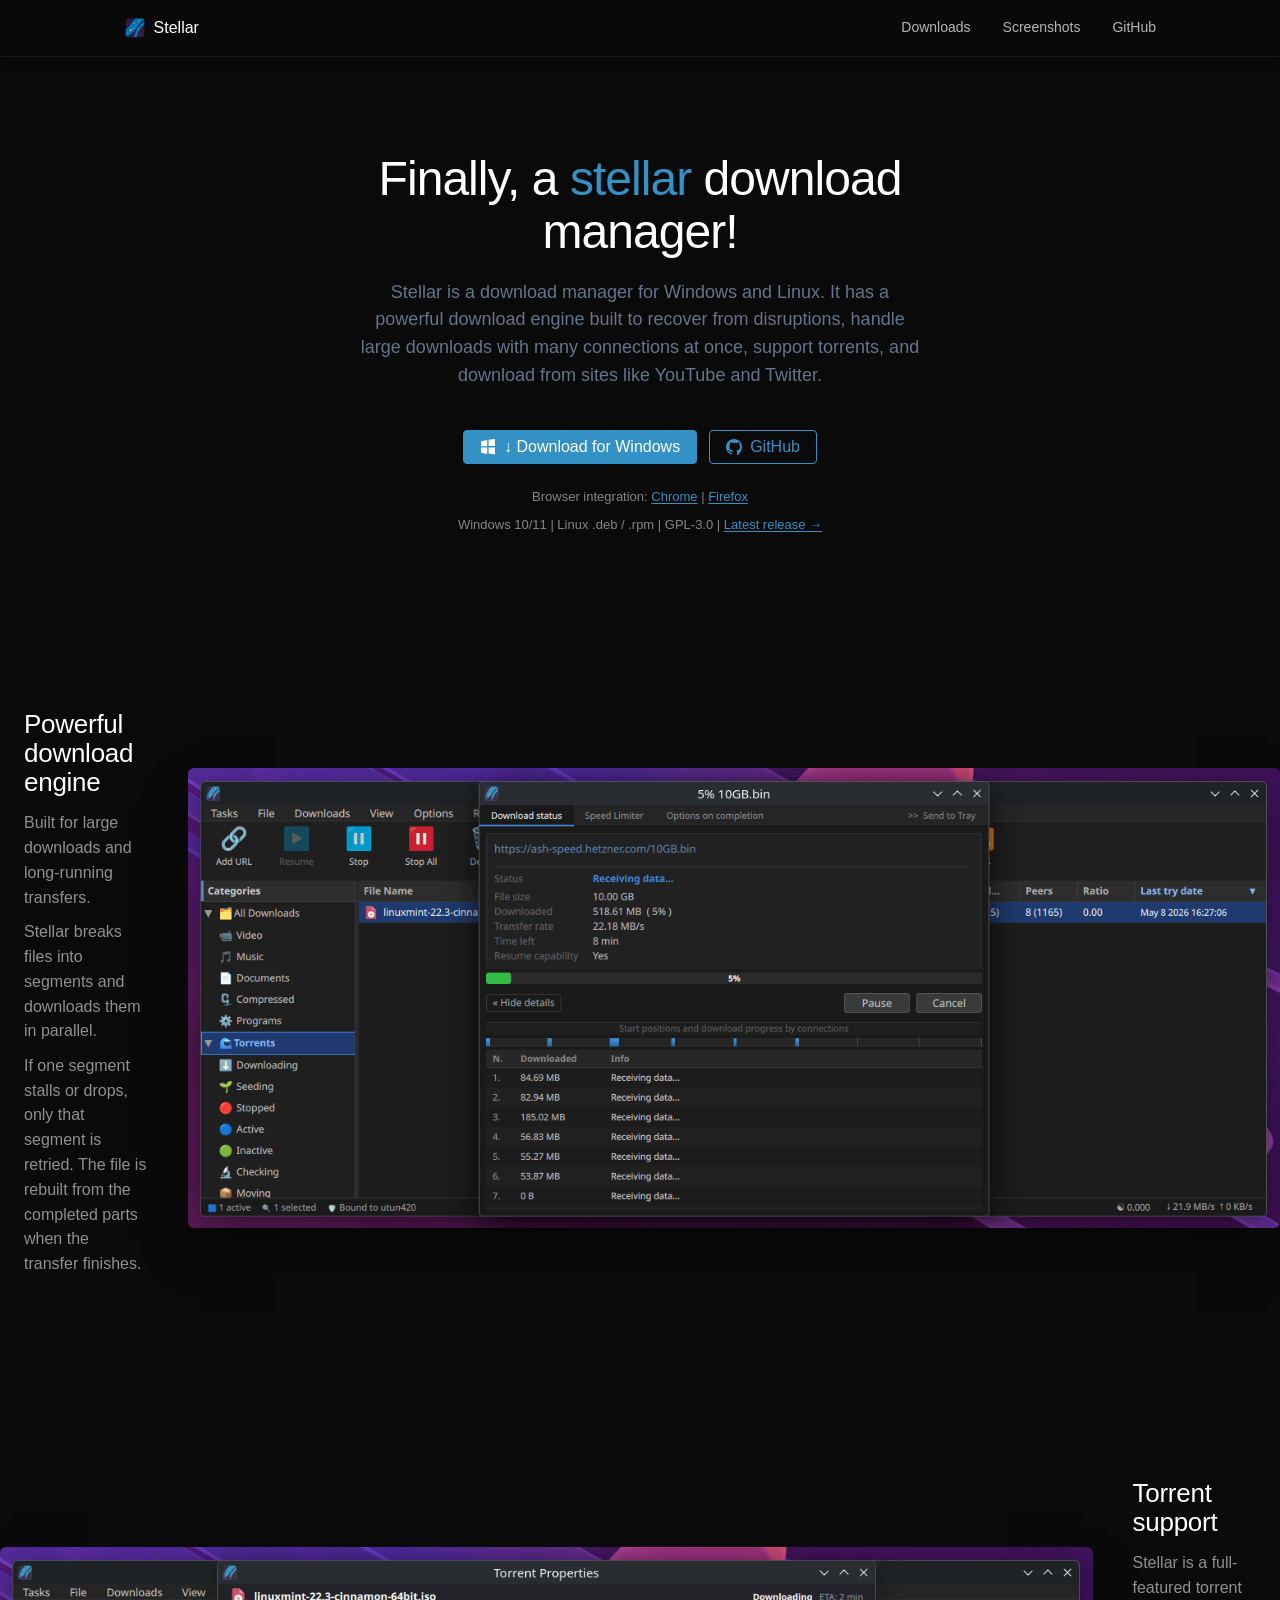
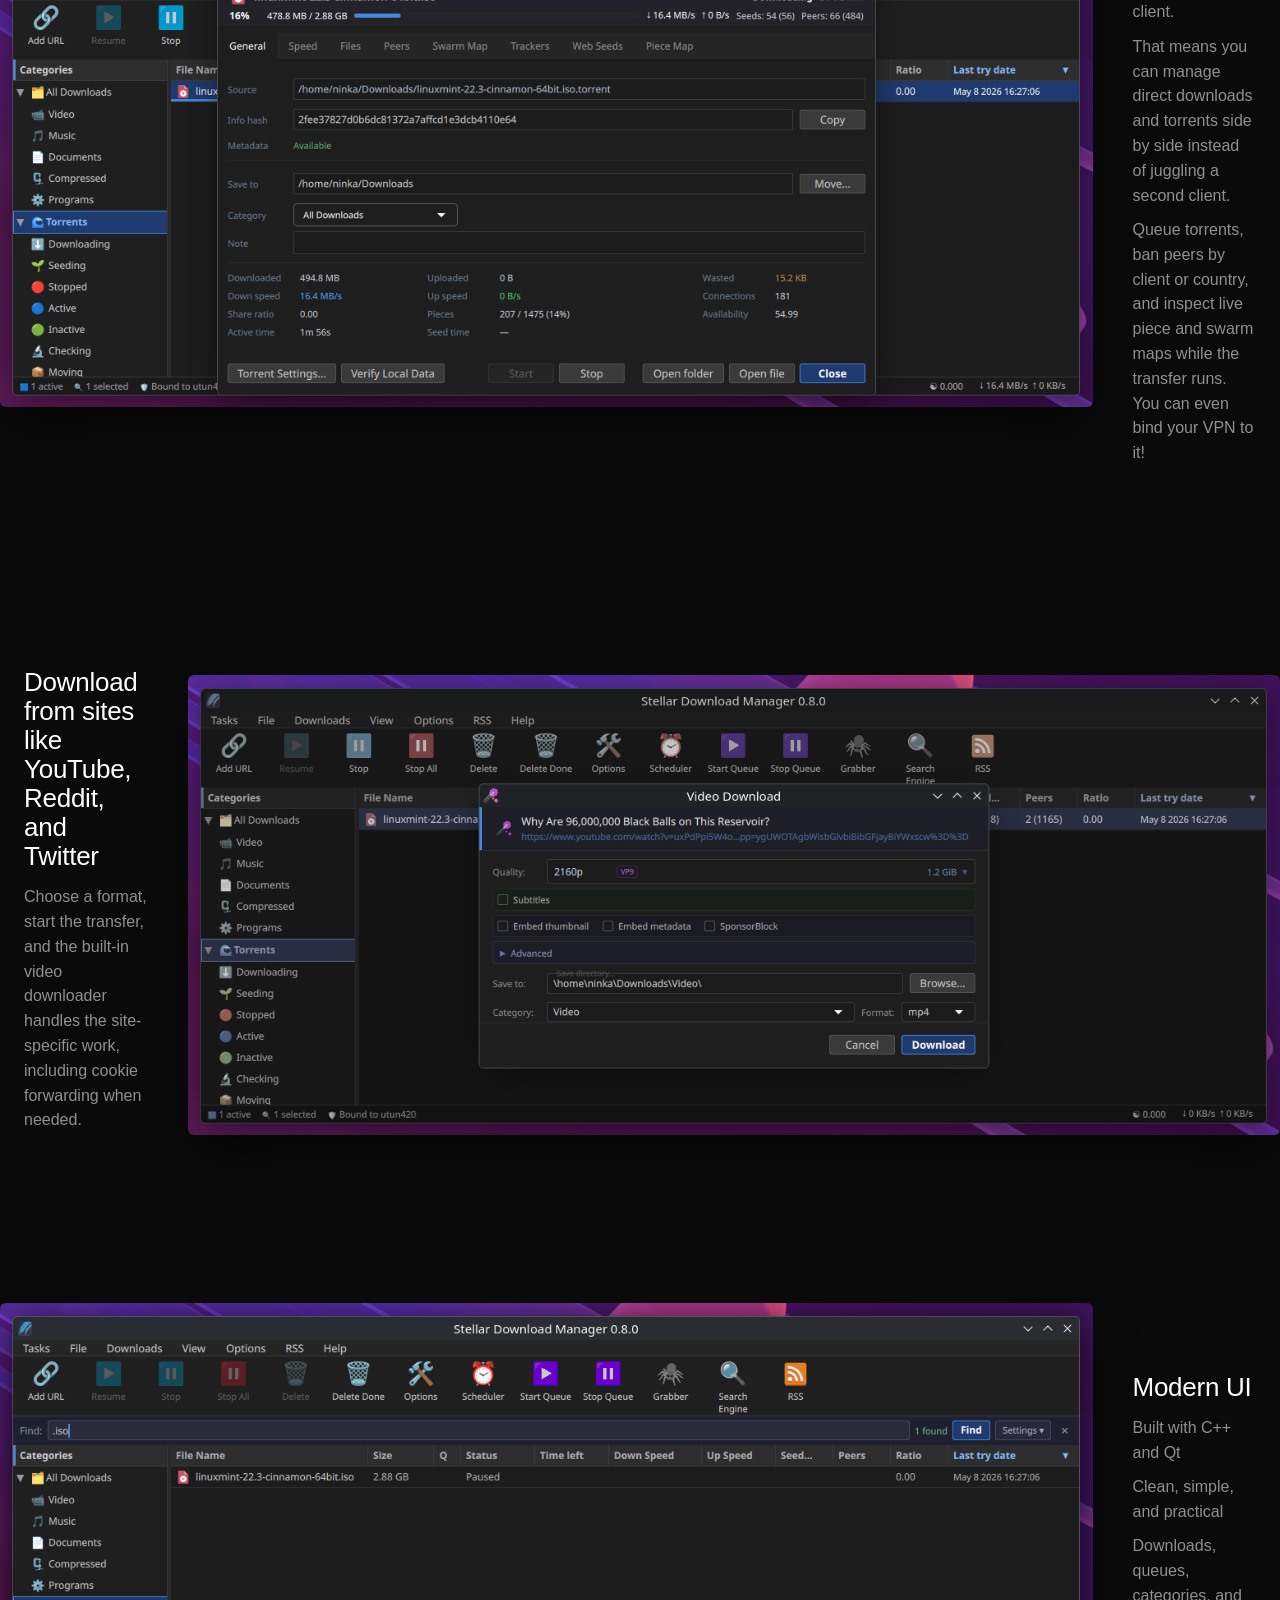
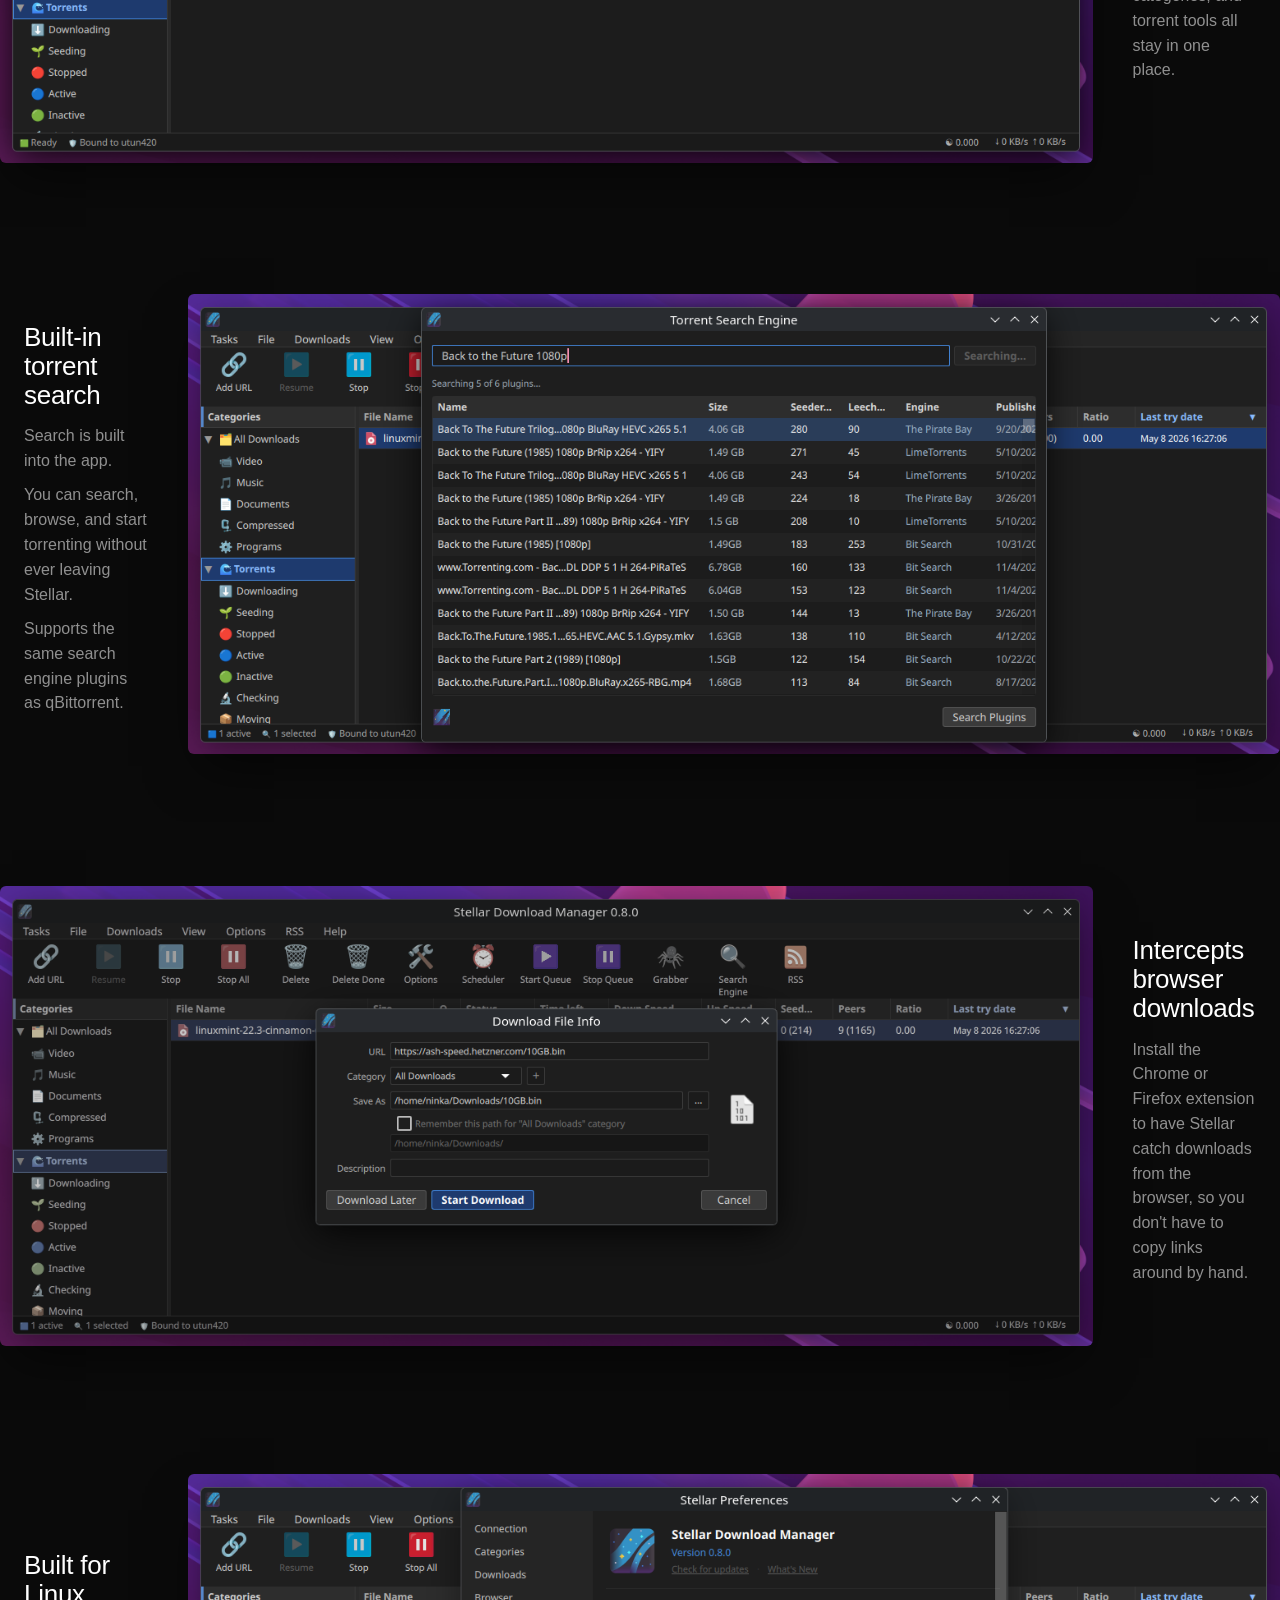
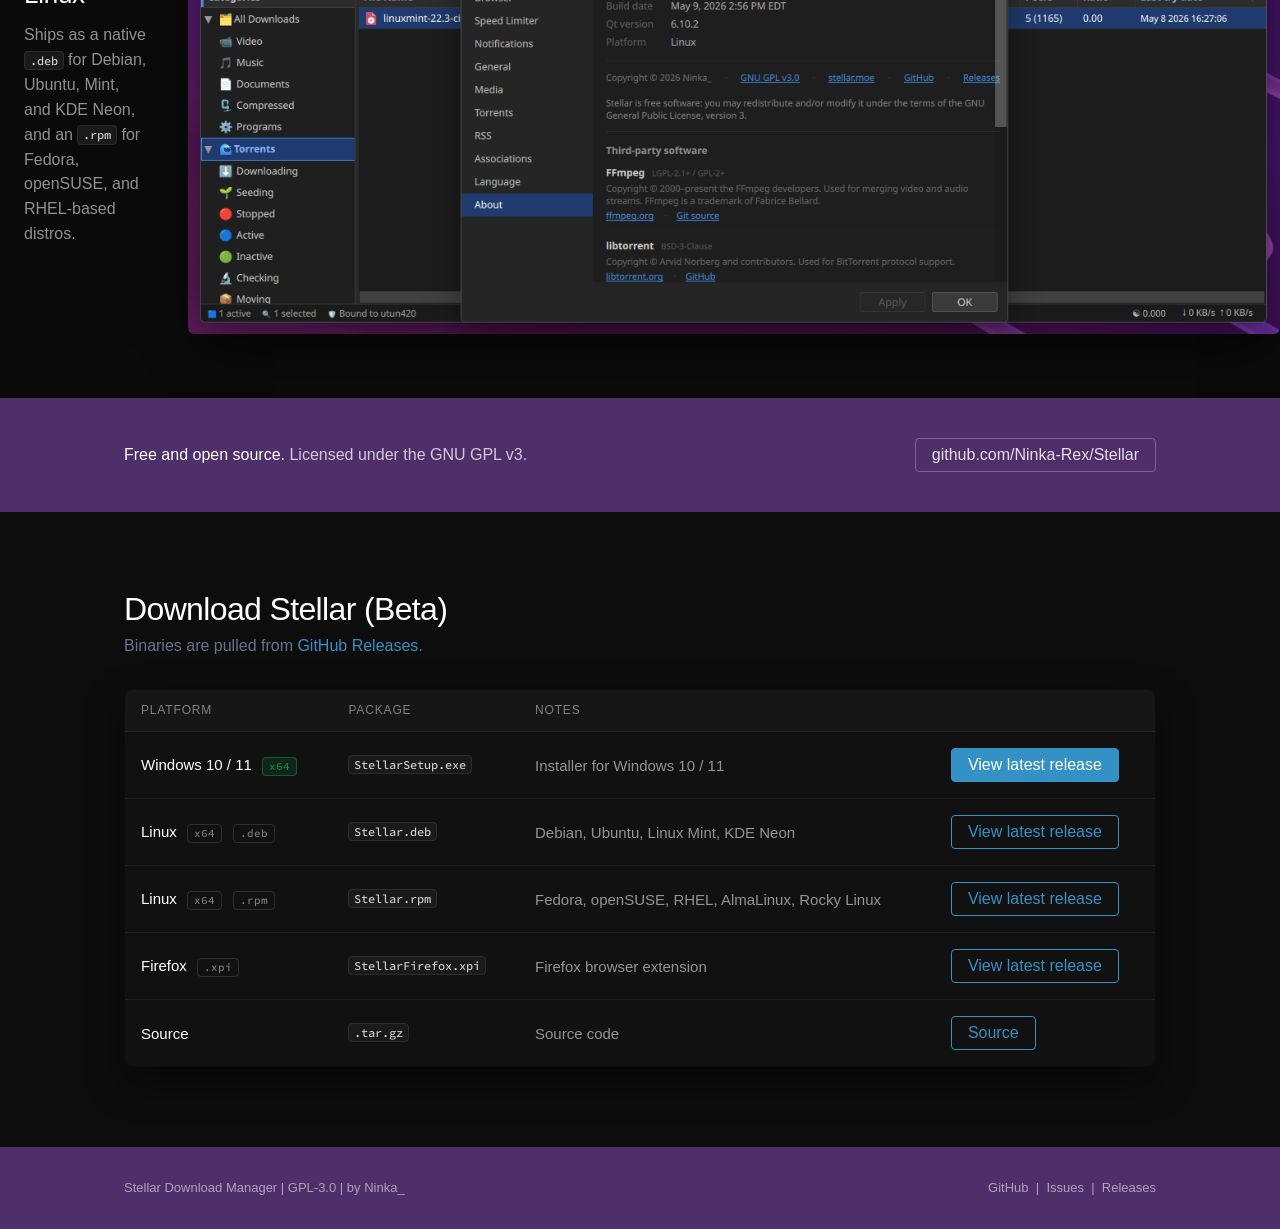
==== commit f0115f5c: "Change firefox extension button downlaod text" ====
--- a/index.html
+++ b/index.html
@@ -66,7 +66,7 @@
         Browser integration:
         <a href="https://chromewebstore.google.com/detail/stellar-integration-modul/pppelmimeffdigknplngfmhefcbhfcbd">Chrome</a>
         |
-        <a data-release-link="firefox" href="https://github.com/Ninka-Rex/Stellar/releases/download/0.8.0/StellarFirefox-0.1.9.xpi">Firefox</a>
+        <a href="https://github.com/Ninka-Rex/Stellar/releases/download/0.8.0/StellarFirefox-0.1.9.xpi">Firefox</a>
     </p>
     <p class="hero-meta hero-platforms">
         Windows 10/11 | Linux .deb / .rpm | GPL-3.0 |
@@ -271,7 +271,7 @@
                     <td>Firefox browser extension</td>
                     <td>
                         <a class="btn btn-secondary btn-with-icon" data-release-link="firefox" href="https://github.com/Ninka-Rex/Stellar/releases/download/0.8.0/StellarFirefox-0.1.9.xpi">
-                            Download StellarFirefox-0.1.9.xpi
+                            FireFox
                         </a>
                     </td>
                 </tr>
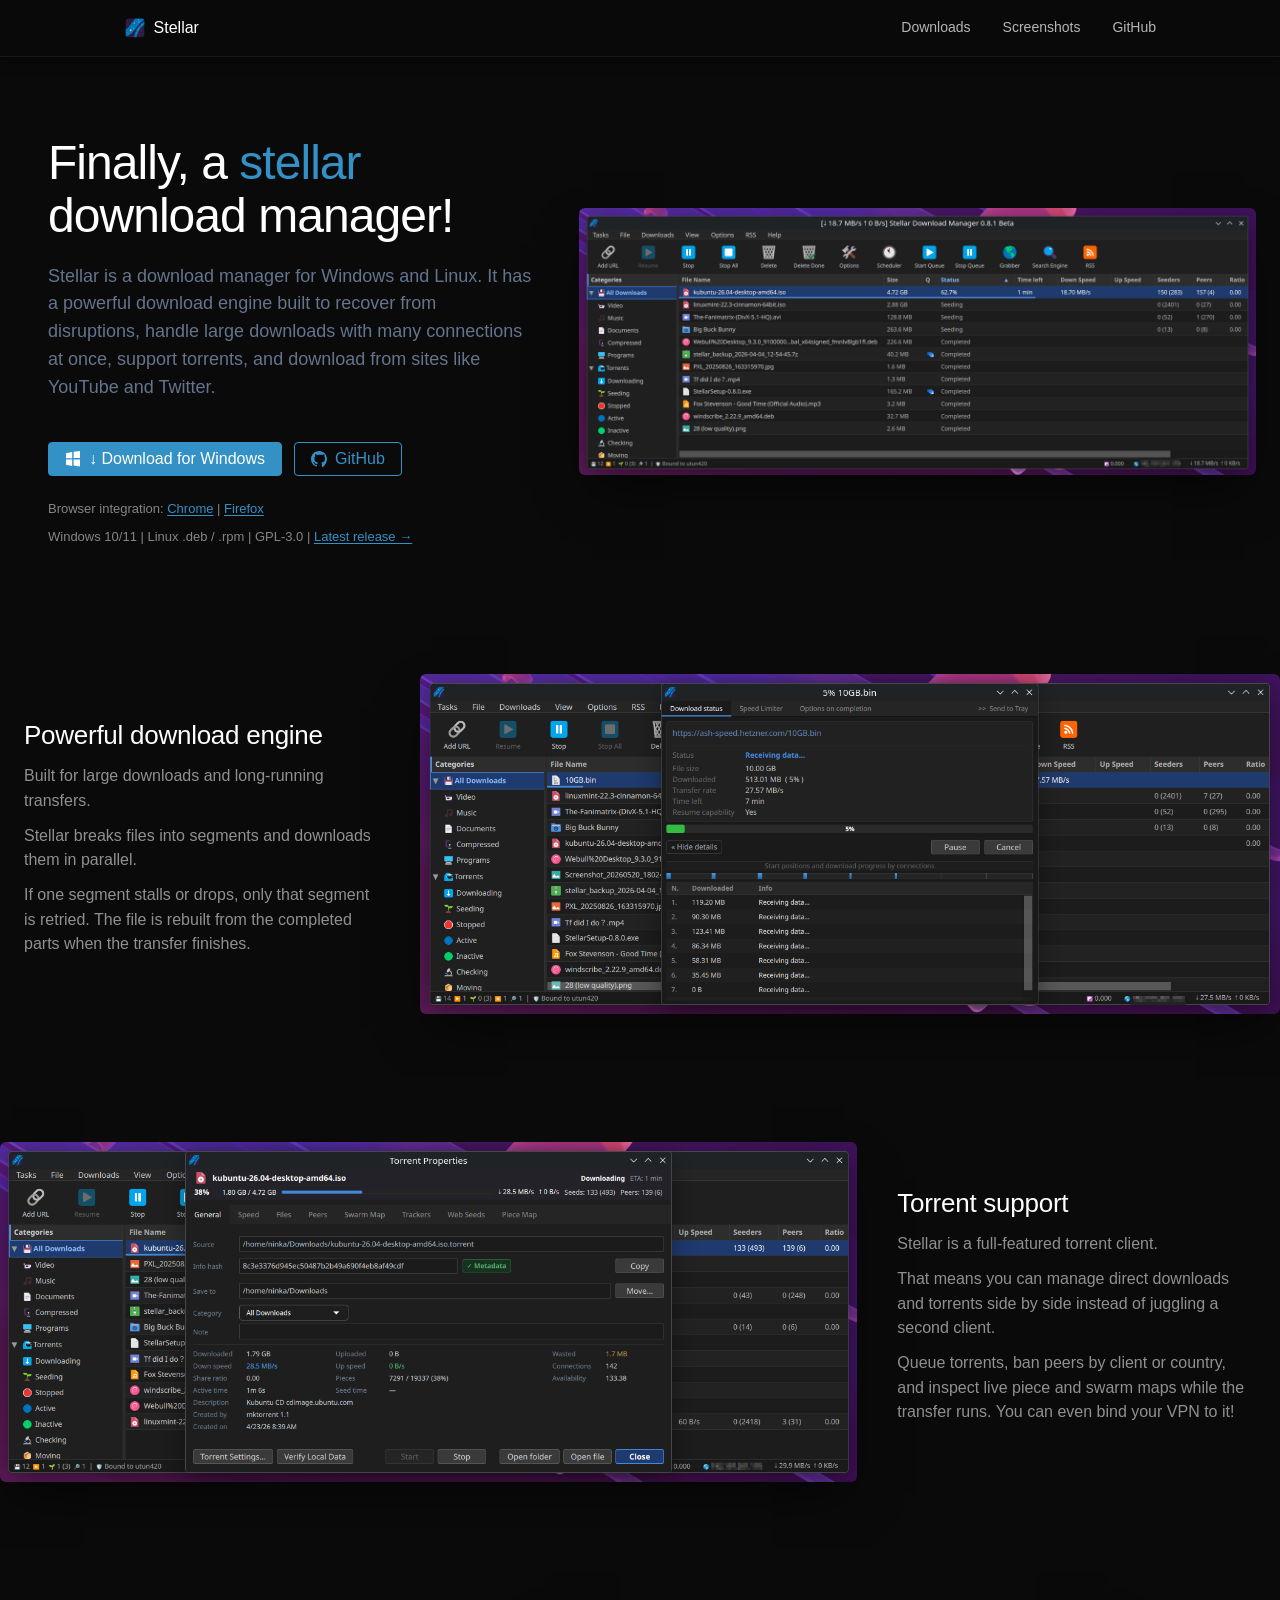
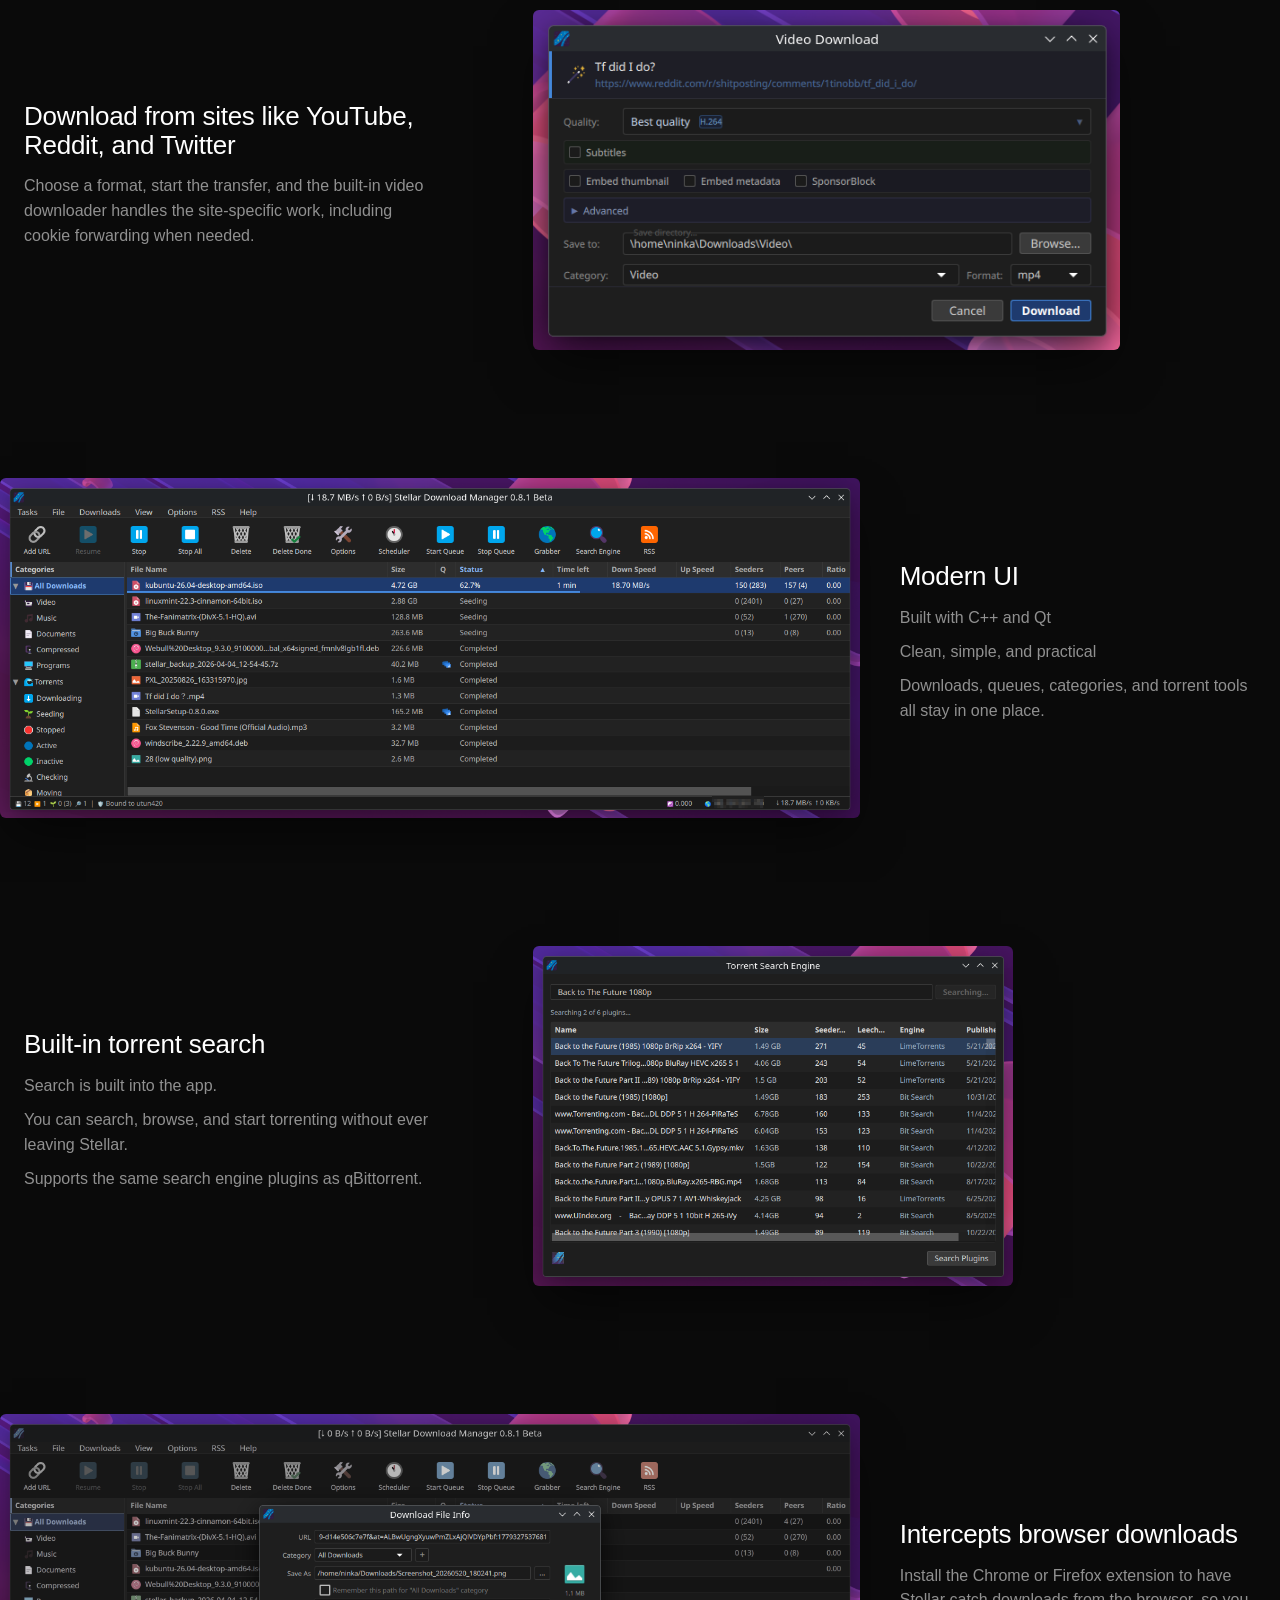
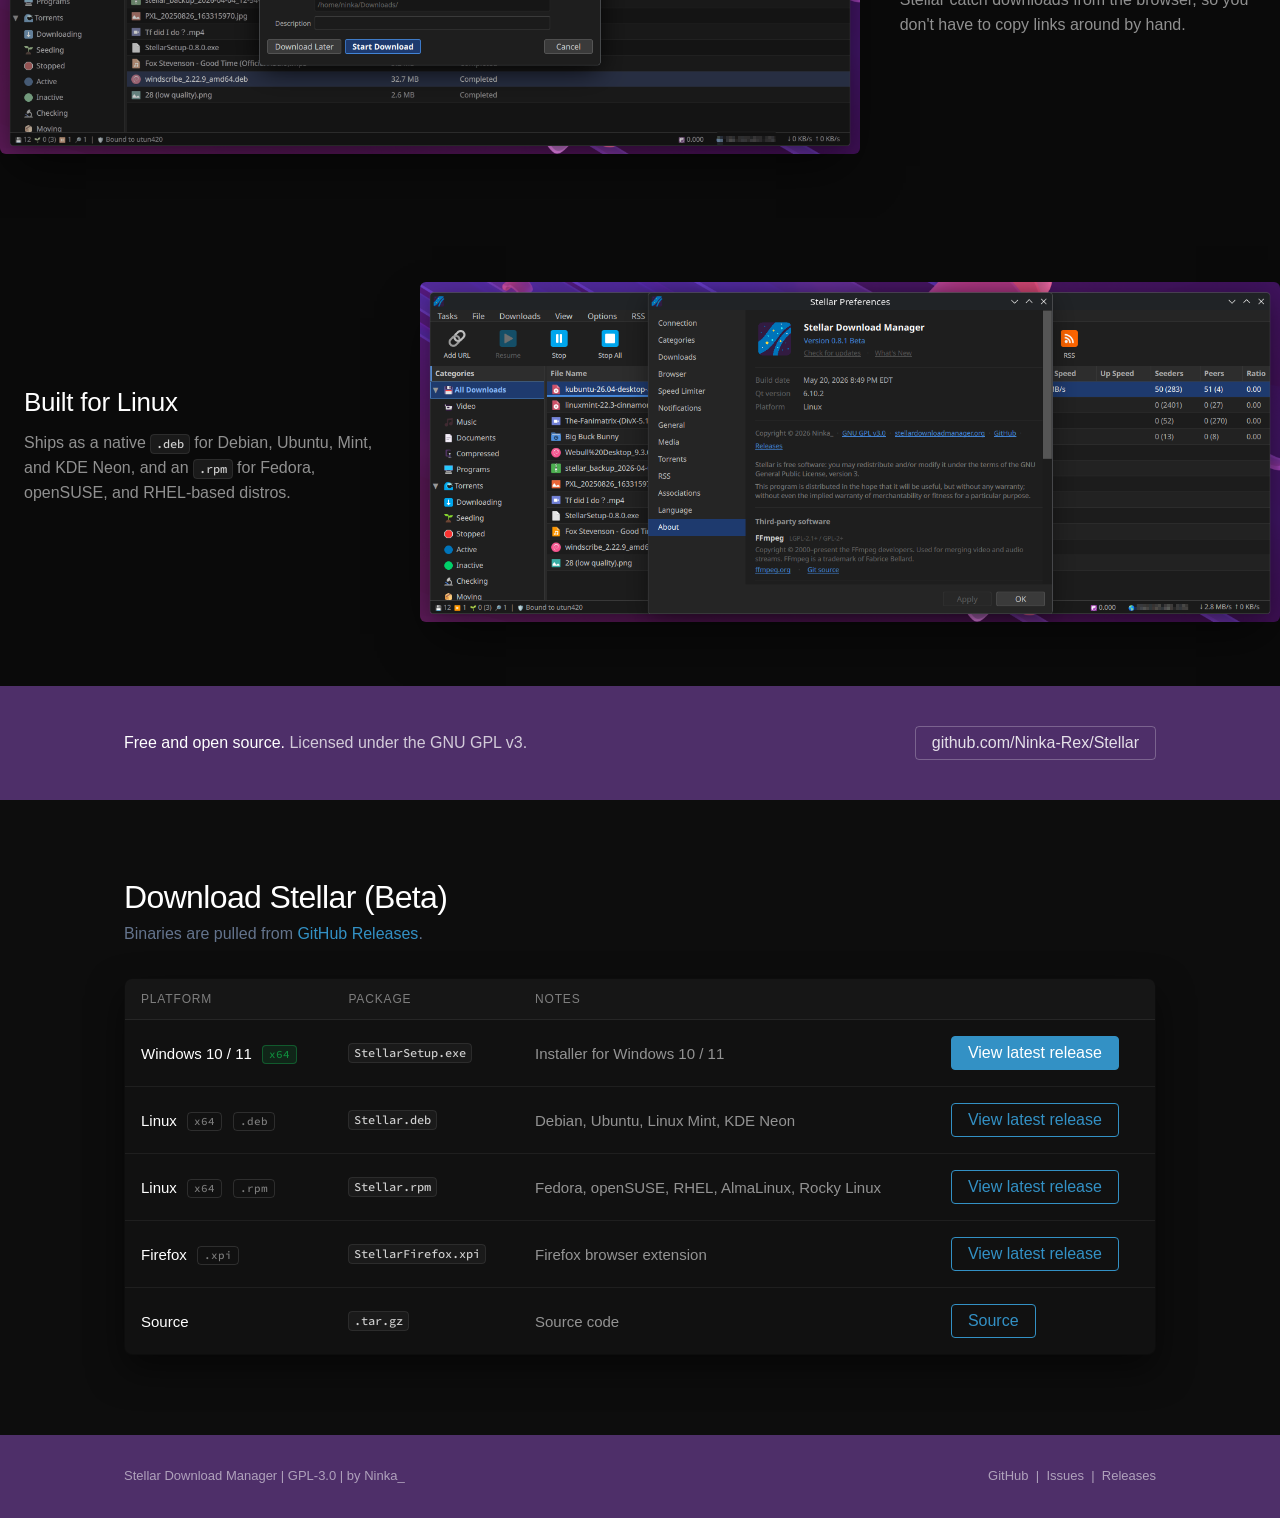
==== commit 399e6bee: "Reposition header" ====
--- a/index.html
+++ b/index.html
@@ -37,41 +37,48 @@
 </nav>
 
 <section class="hero">
-    <h1>Finally, a <em>stellar</em> download manager!</h1>
-    <p class="tagline">
-        Stellar is a download manager for Windows and Linux. It has a powerful
-        download engine built to recover from disruptions, handle large downloads
-        with many connections at once, support torrents, and download from sites
-        like YouTube and Twitter.
-    </p>
-    <div class="hero-actions">
-        <a class="btn btn-primary btn-with-icon" href="#downloads">
-            <span class="btn-icon" aria-hidden="true">
-                <svg viewBox="0 0 16 16" role="img" focusable="false" aria-hidden="true">
-                    <path d="M1 2.2 7.2 1v6.2H1Zm7.6-1.4L15 0v7.1H8.6ZM1 8.6h6.2V15L1 13.8Zm7.6 0H15v7l-6.4-1.1Z"></path>
-                </svg>
-            </span>
-            <span>&#8595; Download for Windows</span>
-        </a>
-        <a class="btn btn-secondary btn-with-icon" href="https://github.com/Ninka-Rex/Stellar">
-            <span class="btn-icon" aria-hidden="true">
-                <svg viewBox="0 0 16 16" role="img" focusable="false" aria-hidden="true">
-                    <path d="M8 0C3.6 0 0 3.6 0 8c0 3.5 2.3 6.5 5.4 7.6.4.1.5-.2.5-.4v-1.4c-2.2.5-2.7-1-2.7-1-.4-1-.9-1.2-.9-1.2-.8-.6.1-.6.1-.6.9.1 1.4 1 1.4 1 .8 1.4 2.2 1 2.7.8.1-.6.3-1 .6-1.2-1.8-.2-3.7-.9-3.7-4.1 0-.9.3-1.6.8-2.2-.1-.2-.4-1 .1-2 0 0 .7-.2 2.3.8.7-.2 1.4-.3 2.1-.3s1.4.1 2.1.3c1.6-1 2.3-.8 2.3-.8.5 1 .2 1.8.1 2 .5.6.8 1.3.8 2.2 0 3.2-1.9 3.9-3.7 4.1.3.3.7.9.7 1.8v2.6c0 .2.1.5.5.4C13.7 14.5 16 11.5 16 8c0-4.4-3.6-8-8-8z"></path>
-                </svg>
-            </span>
-            <span>GitHub</span>
-        </a>
-    </div>
-    <p class="hero-links">
-        Browser integration:
-        <a href="https://chromewebstore.google.com/detail/stellar-integration-modul/pppelmimeffdigknplngfmhefcbhfcbd">Chrome</a>
-        |
-        <a href="https://github.com/Ninka-Rex/Stellar/releases/download/0.8.0/StellarFirefox-0.1.9.xpi">Firefox</a>
-    </p>
-    <p class="hero-meta hero-platforms">
-        Windows 10/11 | Linux .deb / .rpm | GPL-3.0 |
-        <a href="https://github.com/Ninka-Rex/Stellar/releases/latest">Latest release &rarr;</a>
-    </p>
+    <div class="hero-inner">
+        <div class="hero-text">
+            <h1>Finally, a <em>stellar</em> download manager!</h1>
+            <p class="tagline">
+                Stellar is a download manager for Windows and Linux. It has a powerful
+                download engine built to recover from disruptions, handle large downloads
+                with many connections at once, support torrents, and download from sites
+                like YouTube and Twitter.
+            </p>
+            <div class="hero-actions">
+                <a class="btn btn-primary btn-with-icon" href="#downloads">
+                    <span class="btn-icon" aria-hidden="true">
+                        <svg viewBox="0 0 16 16" role="img" focusable="false" aria-hidden="true">
+                            <path d="M1 2.2 7.2 1v6.2H1Zm7.6-1.4L15 0v7.1H8.6ZM1 8.6h6.2V15L1 13.8Zm7.6 0H15v7l-6.4-1.1Z"></path>
+                        </svg>
+                    </span>
+                    <span>&#8595; Download for Windows</span>
+                </a>
+                <a class="btn btn-secondary btn-with-icon" href="https://github.com/Ninka-Rex/Stellar">
+                    <span class="btn-icon" aria-hidden="true">
+                        <svg viewBox="0 0 16 16" role="img" focusable="false" aria-hidden="true">
+                            <path d="M8 0C3.6 0 0 3.6 0 8c0 3.5 2.3 6.5 5.4 7.6.4.1.5-.2.5-.4v-1.4c-2.2.5-2.7-1-2.7-1-.4-1-.9-1.2-.9-1.2-.8-.6.1-.6.1-.6.9.1 1.4 1 1.4 1 .8 1.4 2.2 1 2.7.8.1-.6.3-1 .6-1.2-1.8-.2-3.7-.9-3.7-4.1 0-.9.3-1.6.8-2.2-.1-.2-.4-1 .1-2 0 0 .7-.2 2.3.8.7-.2 1.4-.3 2.1-.3s1.4.1 2.1.3c1.6-1 2.3-.8 2.3-.8.5 1 .2 1.8.1 2 .5.6.8 1.3.8 2.2 0 3.2-1.9 3.9-3.7 4.1.3.3.7.9.7 1.8v2.6c0 .2.1.5.5.4C13.7 14.5 16 11.5 16 8c0-4.4-3.6-8-8-8z"></path>
+                        </svg>
+                    </span>
+                    <span>GitHub</span>
+                </a>
+            </div>
+            <p class="hero-links">
+                Browser integration:
+                <a href="https://chromewebstore.google.com/detail/stellar-integration-modul/pppelmimeffdigknplngfmhefcbhfcbd">Chrome</a>
+                |
+                <a href="https://github.com/Ninka-Rex/Stellar/releases/download/0.8.0/StellarFirefox-0.1.9.xpi">Firefox</a>
+            </p>
+            <p class="hero-meta hero-platforms">
+                Windows 10/11 | Linux .deb / .rpm | GPL-3.0 |
+                <a href="https://github.com/Ninka-Rex/Stellar/releases/latest">Latest release &rarr;</a>
+            </p>
+        </div>
+        <div class="hero-img">
+            <img src="screenshots/ui.png" alt="Stellar Download Manager UI">
+        </div>
+    </div>
 </section>
 
 <div class="feature-row">
--- a/style.css
+++ b/style.css
@@ -155,14 +155,38 @@
 /* ── Hero ────────────────────────────────────────────────────── */
 
 .hero {
-    padding: 6rem 1.5rem 5rem;
-    text-align: center;
+    padding: 5rem 1.5rem 4rem 3rem;
     background: #0a0a0a;
     position: relative;
     overflow: hidden;
 }
 
-.hero > * { position: relative; z-index: 1; }
+.hero-inner {
+    max-width: 1400px;
+    margin: 0 auto;
+    display: grid;
+    grid-template-columns: 5fr 7fr;
+    gap: 3rem;
+    align-items: center;
+    padding-left: 0;
+}
+
+.hero-text { display: flex; flex-direction: column; align-items: flex-start; }
+
+.hero-img {
+    display: flex;
+    align-items: center;
+    justify-content: flex-end;
+}
+
+.hero-img img {
+    display: block;
+    width: 100%;
+    max-width: 800px;
+    height: auto;
+    border-radius: 6px;
+    box-shadow: rgba(0,0,0,0.55) 0px 24px 48px -12px;
+}
 
 .hero h1 {
     font-size: 3rem;
@@ -172,9 +196,6 @@
     line-height: 1.1;
     letter-spacing: -0.96px;
     margin-bottom: 1.25rem;
-    max-width: 700px;
-    margin-left: auto;
-    margin-right: auto;
 }
 
 .hero h1 em {
@@ -188,14 +209,14 @@
     font-feature-settings: "ss01";
     color: var(--body);
     max-width: 560px;
-    margin: 0 auto 2.5rem;
+    margin: 0 0 2.5rem;
     line-height: 1.55;
 }
 
 .hero-actions {
     display: flex;
     gap: 0.75rem;
-    justify-content: center;
+    justify-content: flex-start;
     flex-wrap: wrap;
     align-items: center;
     margin-bottom: 1.5rem;
@@ -353,7 +374,7 @@
     display: flex;
     align-items: center;
     line-height: 0;
-    height: 460px;
+    height: 340px;
     overflow: visible;
 }
 
@@ -698,6 +719,10 @@
 
 @media (max-width: 720px) {
     .hero { padding: 4rem 1.5rem 3.5rem; }
+    .hero-inner { grid-template-columns: 1fr; gap: 2rem; }
+    .hero-text { align-items: flex-start; }
+    .hero-img { justify-content: center; }
+    .hero-img img { max-width: 100%; }
     .hero h1 { font-size: 2rem; letter-spacing: -0.64px; }
     .hero .tagline { font-size: 1rem; }
 
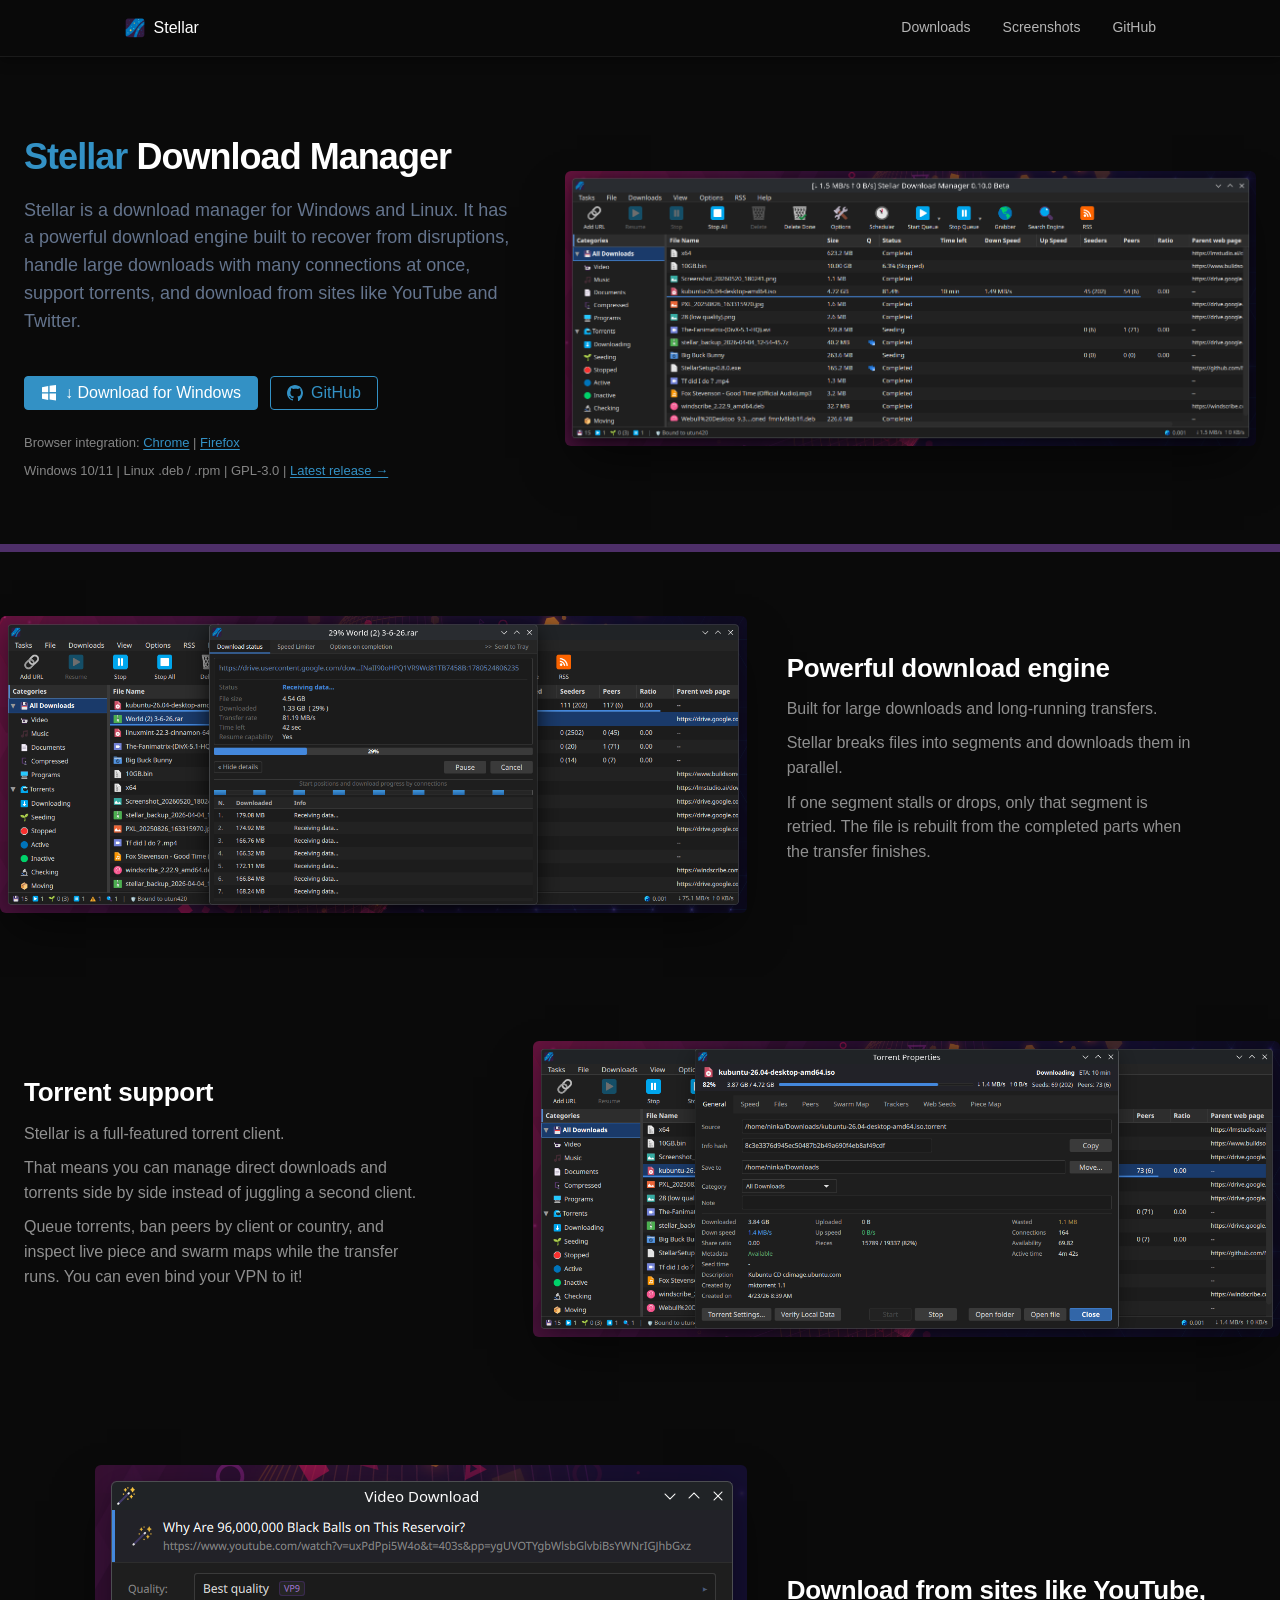
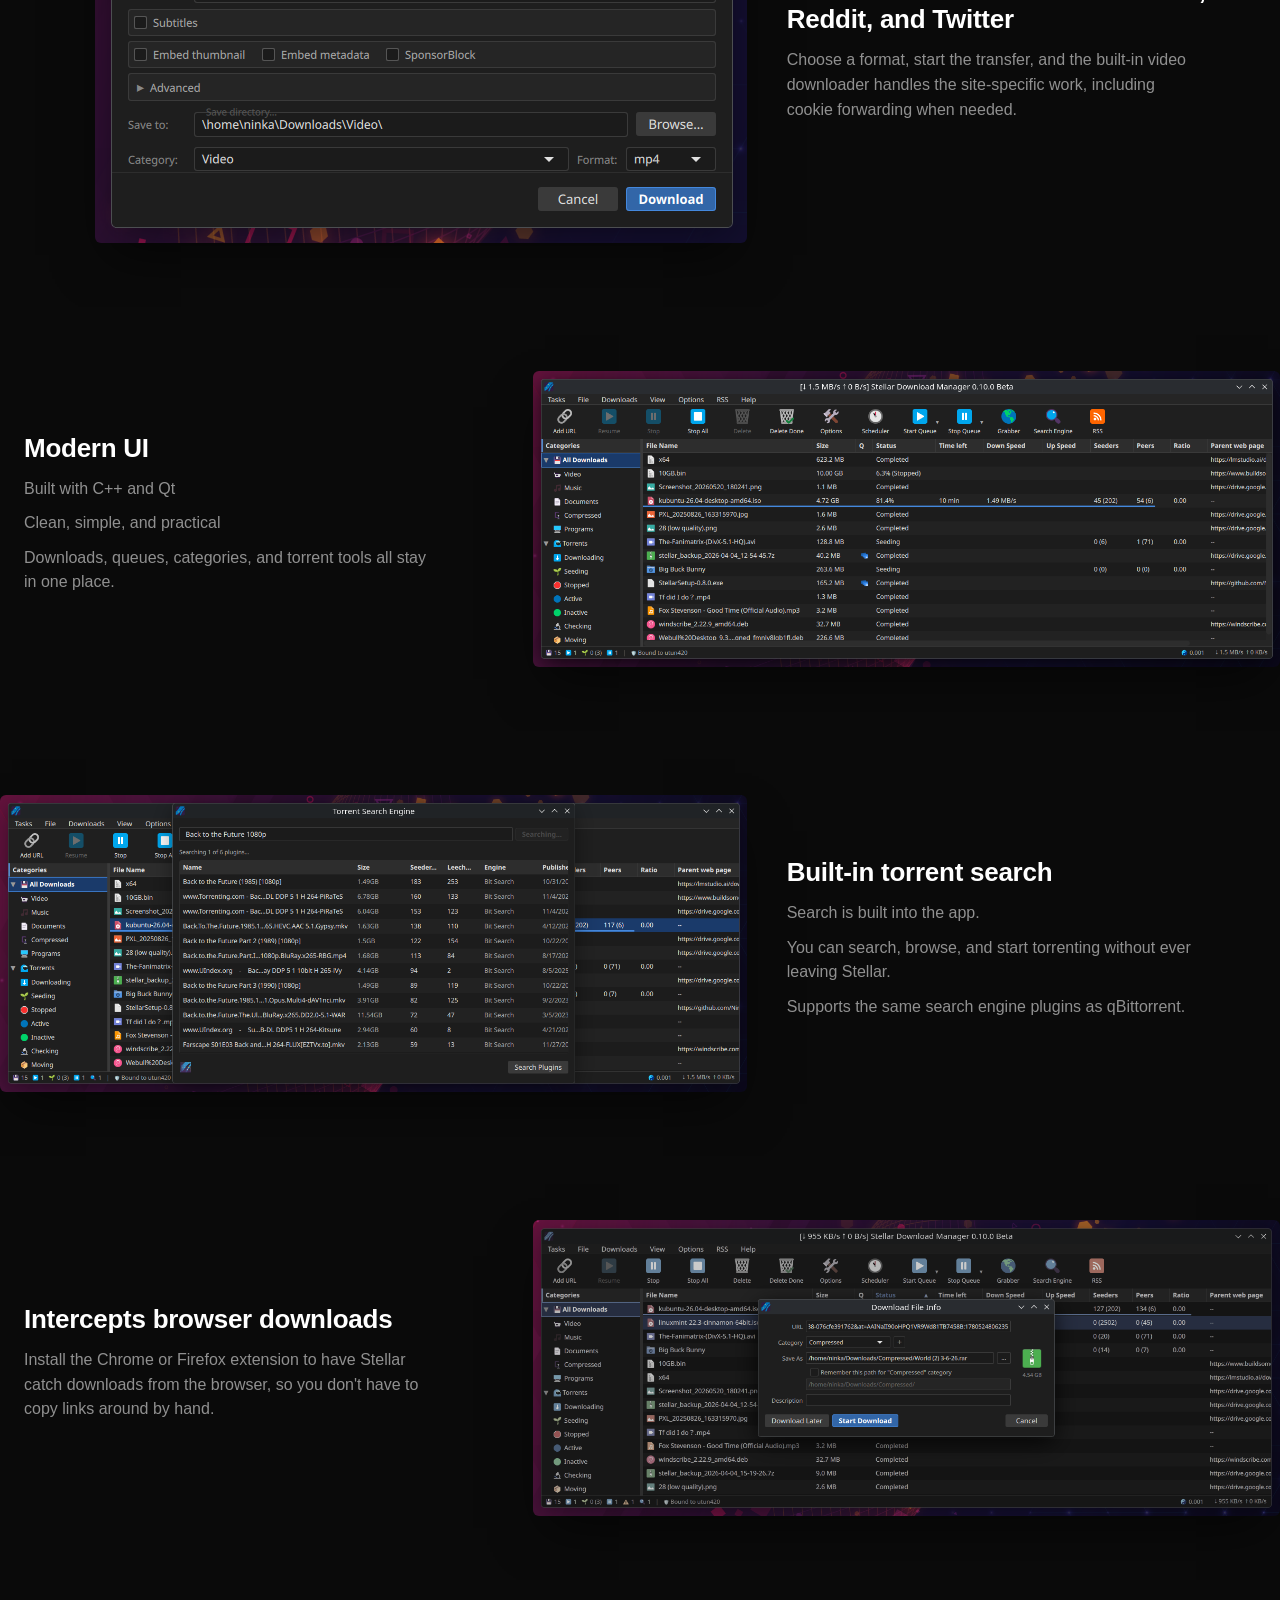
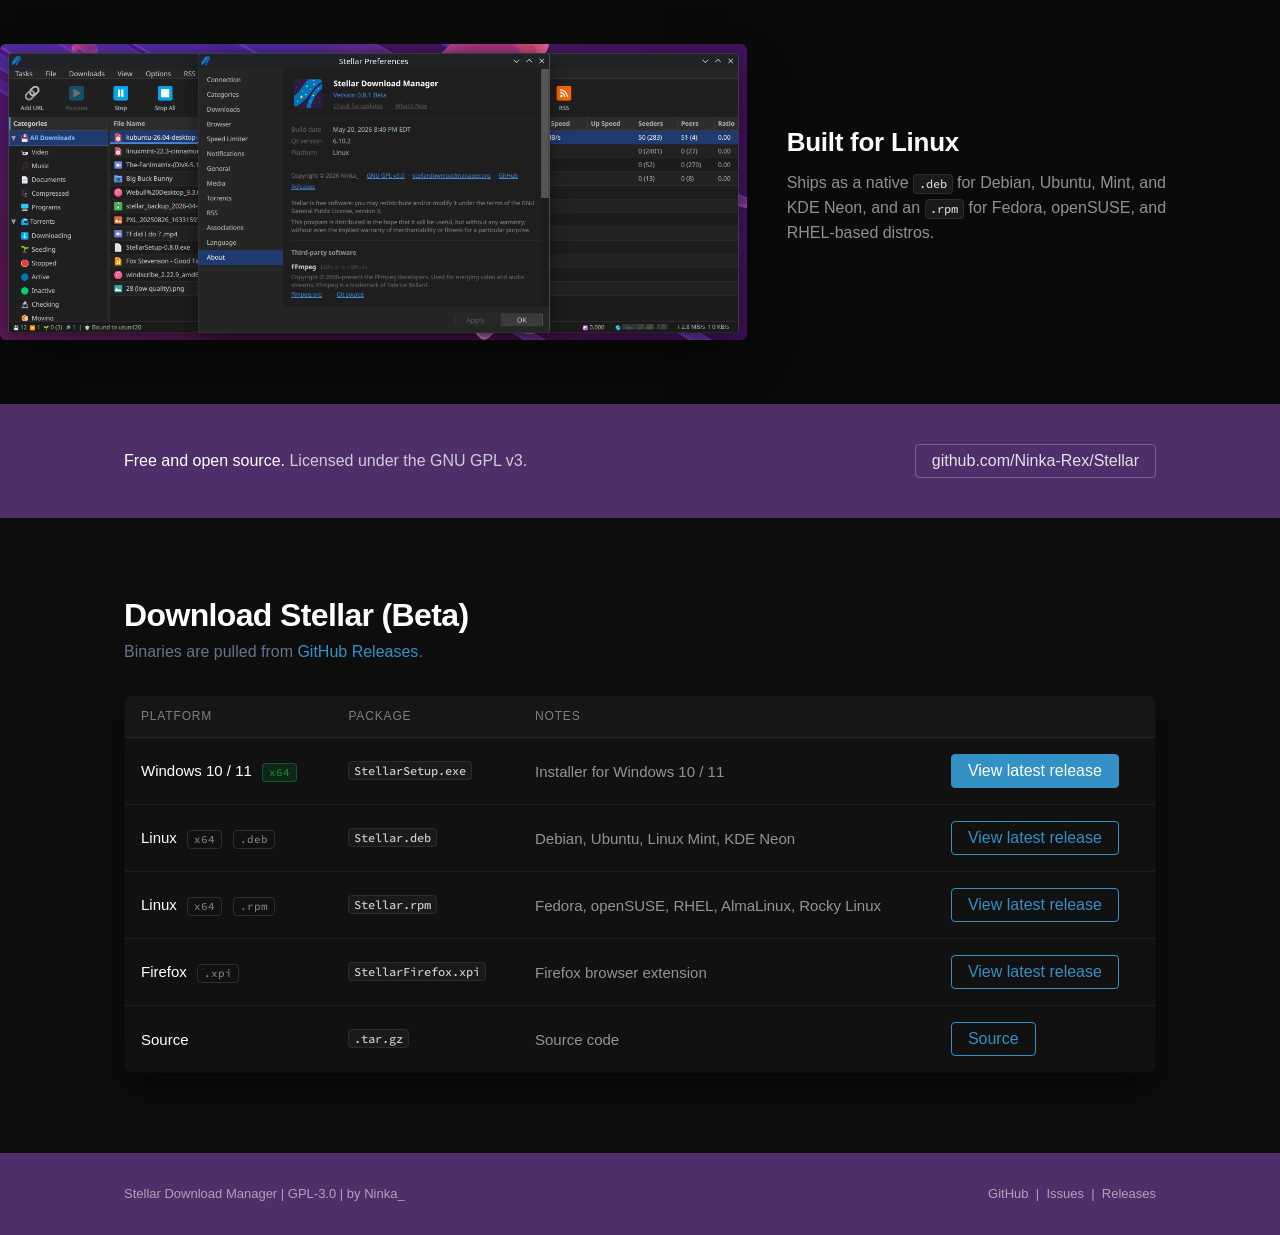
==== commit f96fe88a: "update website" ====
--- a/index.html
+++ b/index.html
@@ -16,7 +16,7 @@
 
     <link rel="icon" type="image/png" href="images/milky-way.png">
     <link rel="stylesheet" href="style.css">
-    <script src="script.js?v=3" defer></script>
+    <script src="script.js?v=4" defer></script>
 </head>
 <body id="top">
 <nav>
@@ -39,7 +39,7 @@
 <section class="hero">
     <div class="hero-inner">
         <div class="hero-text">
-            <h1>Finally, a <em>stellar</em> download manager!</h1>
+            <h1><em>Stellar</em> Download Manager</h1>
             <p class="tagline">
                 Stellar is a download manager for Windows and Linux. It has a powerful
                 download engine built to recover from disruptions, handle large downloads
@@ -82,21 +82,41 @@
 </section>
 
 <div class="feature-row">
+    <div class="feature-inner flip">
+        <div class="feature-text">
+            <h2>Powerful download engine</h2>
+            <p>
+                Built for large downloads and long-running transfers.
+            </p>
+            <p>
+                Stellar breaks files into segments and downloads them in parallel.
+            </p>
+            <p>
+                If one segment stalls or drops, only that segment is retried. The file is rebuilt from the completed parts when the transfer finishes.
+            </p>
+        </div>
+        <div class="feature-img">
+            <img src="screenshots/http-download.png" alt="Stellar HTTP download window">
+        </div>
+    </div>
+</div>
+
+<div class="feature-row">
     <div class="feature-inner">
         <div class="feature-text">
-            <h2>Powerful download engine</h2>
-            <p>
-                Built for large downloads and long-running transfers.
-            </p>
-            <p>
-                Stellar breaks files into segments and downloads them in parallel.
-            </p>
-            <p>
-                If one segment stalls or drops, only that segment is retried. The file is rebuilt from the completed parts when the transfer finishes.
-            </p>
-        </div>
-        <div class="feature-img">
-            <img src="screenshots/http-download.png" alt="Stellar HTTP download window">
+            <h2>Torrent support</h2>
+            <p>
+                Stellar is a full-featured torrent client.
+            </p>
+            <p>
+                That means you can manage direct downloads and torrents side by side instead of juggling a second client.
+            </p>
+            <p>
+                Queue torrents, ban peers by client or country, and inspect live piece and swarm maps while the transfer runs. You can even bind your VPN to it!
+            </p>
+        </div>
+        <div class="feature-img">
+            <img id="torrent-feature-image" src="screenshots/torrent-properties.png" alt="Stellar torrent properties">
         </div>
     </div>
 </div>
@@ -104,19 +124,13 @@
 <div class="feature-row">
     <div class="feature-inner flip">
         <div class="feature-text">
-            <h2>Torrent support</h2>
-            <p>
-                Stellar is a full-featured torrent client.
-            </p>
-            <p>
-                That means you can manage direct downloads and torrents side by side instead of juggling a second client.
-            </p>
-            <p>
-                Queue torrents, ban peers by client or country, and inspect live piece and swarm maps while the transfer runs. You can even bind your VPN to it!
-            </p>
-        </div>
-        <div class="feature-img">
-            <img id="torrent-feature-image" src="screenshots/torrent-properties.png" alt="Stellar torrent properties">
+            <h2>Download from sites like YouTube, Reddit, and Twitter</h2>
+            <p>
+                Choose a format, start the transfer, and the built-in video downloader handles the site-specific work, including cookie forwarding when needed.
+            </p>
+        </div>
+        <div class="feature-img">
+            <img src="screenshots/video-picker.png" alt="Stellar format picker for social site downloads">
         </div>
     </div>
 </div>
@@ -124,13 +138,19 @@
 <div class="feature-row">
     <div class="feature-inner">
         <div class="feature-text">
-            <h2>Download from sites like YouTube, Reddit, and Twitter</h2>
-            <p>
-                Choose a format, start the transfer, and the built-in video downloader handles the site-specific work, including cookie forwarding when needed.
-            </p>
-        </div>
-        <div class="feature-img">
-            <img src="screenshots/video-picker.png" alt="Stellar format picker for social site downloads">
+            <h2>Modern UI</h2>
+            <p>
+                Built with C++ and Qt
+            </p>
+            <p>
+                Clean, simple, and practical
+            </p>
+            <p>
+                Downloads, queues, categories, and torrent tools all stay in one place.
+            </p>
+        </div>
+        <div class="feature-img">
+            <img id="ui-feature-image" src="screenshots/ui.png" alt="Modern cross platform UI">
         </div>
     </div>
 </div>
@@ -138,19 +158,19 @@
 <div class="feature-row">
     <div class="feature-inner flip">
         <div class="feature-text">
-            <h2>Modern UI</h2>
-            <p>
-                Built with C++ and Qt
-            </p>
-            <p>
-                Clean, simple, and practical
-            </p>
-            <p>
-                Downloads, queues, categories, and torrent tools all stay in one place.
-            </p>
-        </div>
-        <div class="feature-img">
-            <img id="ui-feature-image" src="screenshots/ui.png" alt="Modern cross platform UI">
+            <h2>Built-in torrent search</h2>
+            <p>
+                Search is built into the app.
+            </p>
+            <p>
+                You can search, browse, and start torrenting without ever leaving Stellar.
+            </p>
+            <p>
+                Supports the same search engine plugins as qBittorrent.
+            </p>
+        </div>
+        <div class="feature-img">
+            <img src="screenshots/search.png" alt="Built in torrent search">
         </div>
     </div>
 </div>
@@ -158,39 +178,19 @@
 <div class="feature-row">
     <div class="feature-inner">
         <div class="feature-text">
-            <h2>Built-in torrent search</h2>
-            <p>
-                Search is built into the app.
-            </p>
-            <p>
-                You can search, browse, and start torrenting without ever leaving Stellar.
-            </p>
-            <p>
-                Supports the same search engine plugins as qBittorrent.
-            </p>
-        </div>
-        <div class="feature-img">
-            <img src="screenshots/search.png" alt="Built in torrent search">
+            <h2>Intercepts browser downloads</h2>
+            <p>
+                Install the Chrome or Firefox extension to have Stellar catch downloads from the browser, so you don't have to copy links around by hand.
+            </p>
+        </div>
+        <div class="feature-img">
+            <img src="screenshots/new_download.png" alt="Browser download interception">
         </div>
     </div>
 </div>
 
 <div class="feature-row">
     <div class="feature-inner flip">
-        <div class="feature-text">
-            <h2>Intercepts browser downloads</h2>
-            <p>
-                Install the Chrome or Firefox extension to have Stellar catch downloads from the browser, so you don't have to copy links around by hand.
-            </p>
-        </div>
-        <div class="feature-img">
-            <img src="screenshots/new_download.png" alt="Browser download interception">
-        </div>
-    </div>
-</div>
-
-<div class="feature-row">
-    <div class="feature-inner">
         <div class="feature-text">
             <h2>Built for Linux</h2>
             <p>
@@ -309,5 +309,6 @@
         </span>
     </div>
 </footer>
+
 </body>
 </html>
--- a/style.css
+++ b/style.css
@@ -38,7 +38,7 @@
     --shadow-ambient: rgba(23,23,23,0.08);
 
     /* Typography */
-    --sans: 'sohne-var', 'SF Pro Display', -apple-system, BlinkMacSystemFont, 'Segoe UI', sans-serif;
+    --sans: 'Segoe UI', sans-serif;
     --mono: 'SourceCodePro', 'Source Code Pro', 'SFMono-Regular', 'Menlo', 'Consolas', monospace;
 }
 
@@ -155,7 +155,7 @@
 /* ── Hero ────────────────────────────────────────────────────── */
 
 .hero {
-    padding: 5rem 1.5rem 4rem 3rem;
+    padding: 5rem 1.5rem 4rem clamp(1.5rem, calc((100vw - 1400px) / 2 + 3rem), 6rem);
     background: #0a0a0a;
     position: relative;
     overflow: hidden;
@@ -189,8 +189,8 @@
 }
 
 .hero h1 {
-    font-size: 3rem;
-    font-weight: 300;
+    font-size: 2.25rem;
+    font-weight: 700;
     font-feature-settings: "ss01";
     color: #fff;
     line-height: 1.1;
@@ -326,6 +326,11 @@
     overflow: hidden;
 }
 
+.feature-row:first-of-type {
+    border-top: 8px solid var(--brand-dark);
+}
+
+
 .feature-inner {
     display: grid;
     grid-template-columns: 5fr 7fr;
@@ -352,7 +357,7 @@
 
 .feature-text h2 {
     font-size: 1.625rem;
-    font-weight: 300;
+    font-weight: 700;
     font-feature-settings: "ss01";
     color: #fff;
     letter-spacing: -0.26px;
@@ -374,19 +379,22 @@
     display: flex;
     align-items: center;
     line-height: 0;
-    height: 340px;
-    overflow: visible;
 }
 
 .feature-img img {
     display: block;
-    width: auto;
-    max-width: none;
-    height: 100%;
-    object-fit: contain;
+    width: 100%;
+    height: auto;
     margin: 0;
     border-radius: 6px;
     box-shadow: rgba(0,0,0,0.55) 0px 24px 48px -12px;
+}
+
+.feature-img img[src*="video-picker"],
+.feature-img img[src*="search"] {
+    max-height: 400px;
+    width: auto;
+    max-width: 100%;
 }
 
 .feature-inner:not(.flip) .feature-img { justify-content: flex-start; }
@@ -470,7 +478,7 @@
 
 .section-container h2 {
     font-size: 2rem;
-    font-weight: 300;
+    font-weight: 700;
     font-feature-settings: "ss01";
     color: #fff;
     letter-spacing: -0.64px;
@@ -723,7 +731,7 @@
     .hero-text { align-items: flex-start; }
     .hero-img { justify-content: center; }
     .hero-img img { max-width: 100%; }
-    .hero h1 { font-size: 2rem; letter-spacing: -0.64px; }
+    .hero h1 { font-size: 1.75rem; letter-spacing: -0.4px; }
     .hero .tagline { font-size: 1rem; }
 
     .nav-inner { padding: 0 1rem; }
@@ -747,14 +755,13 @@
     }
 
     .feature-img {
-        height: 280px;
         justify-content: center;
     }
 
     .feature-img img {
         width: 100%;
         max-width: 100%;
-        height: 100%;
+        height: auto;
     }
 
     .download-section { padding: 3rem 0; }
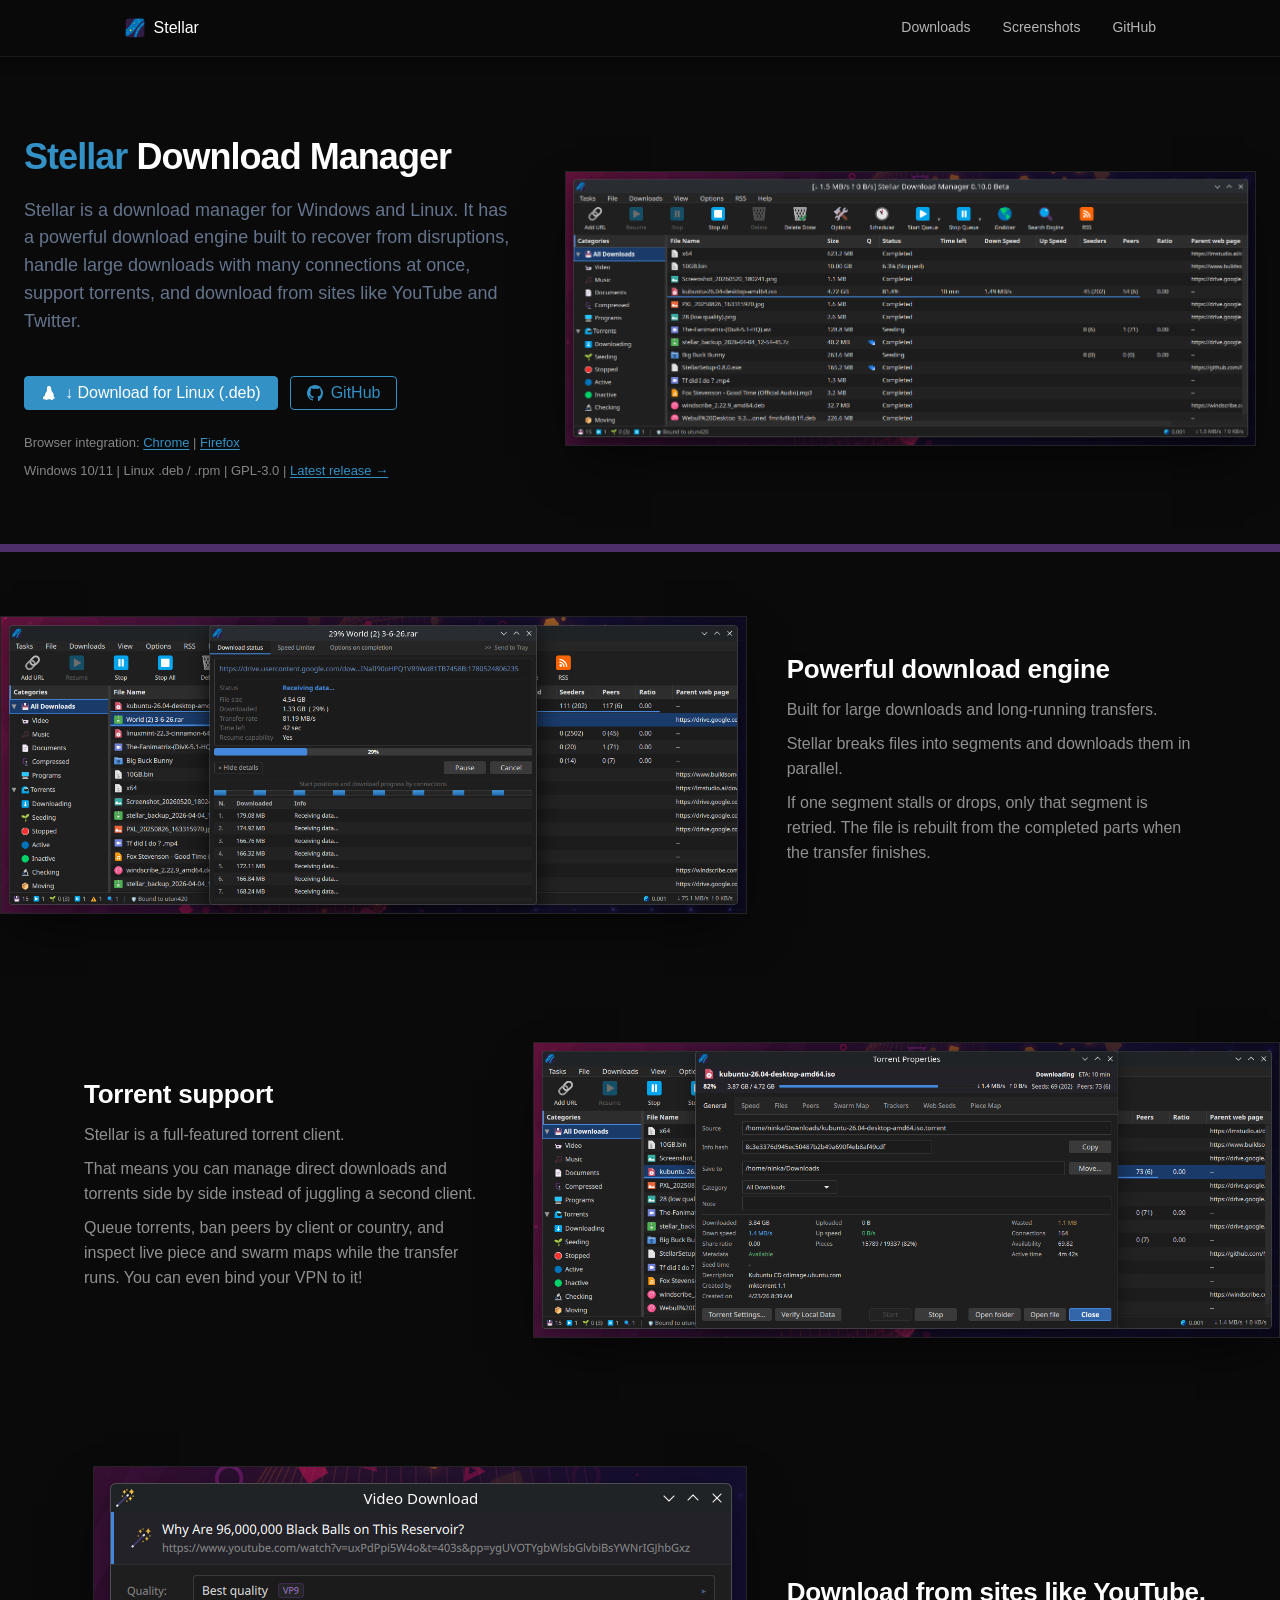
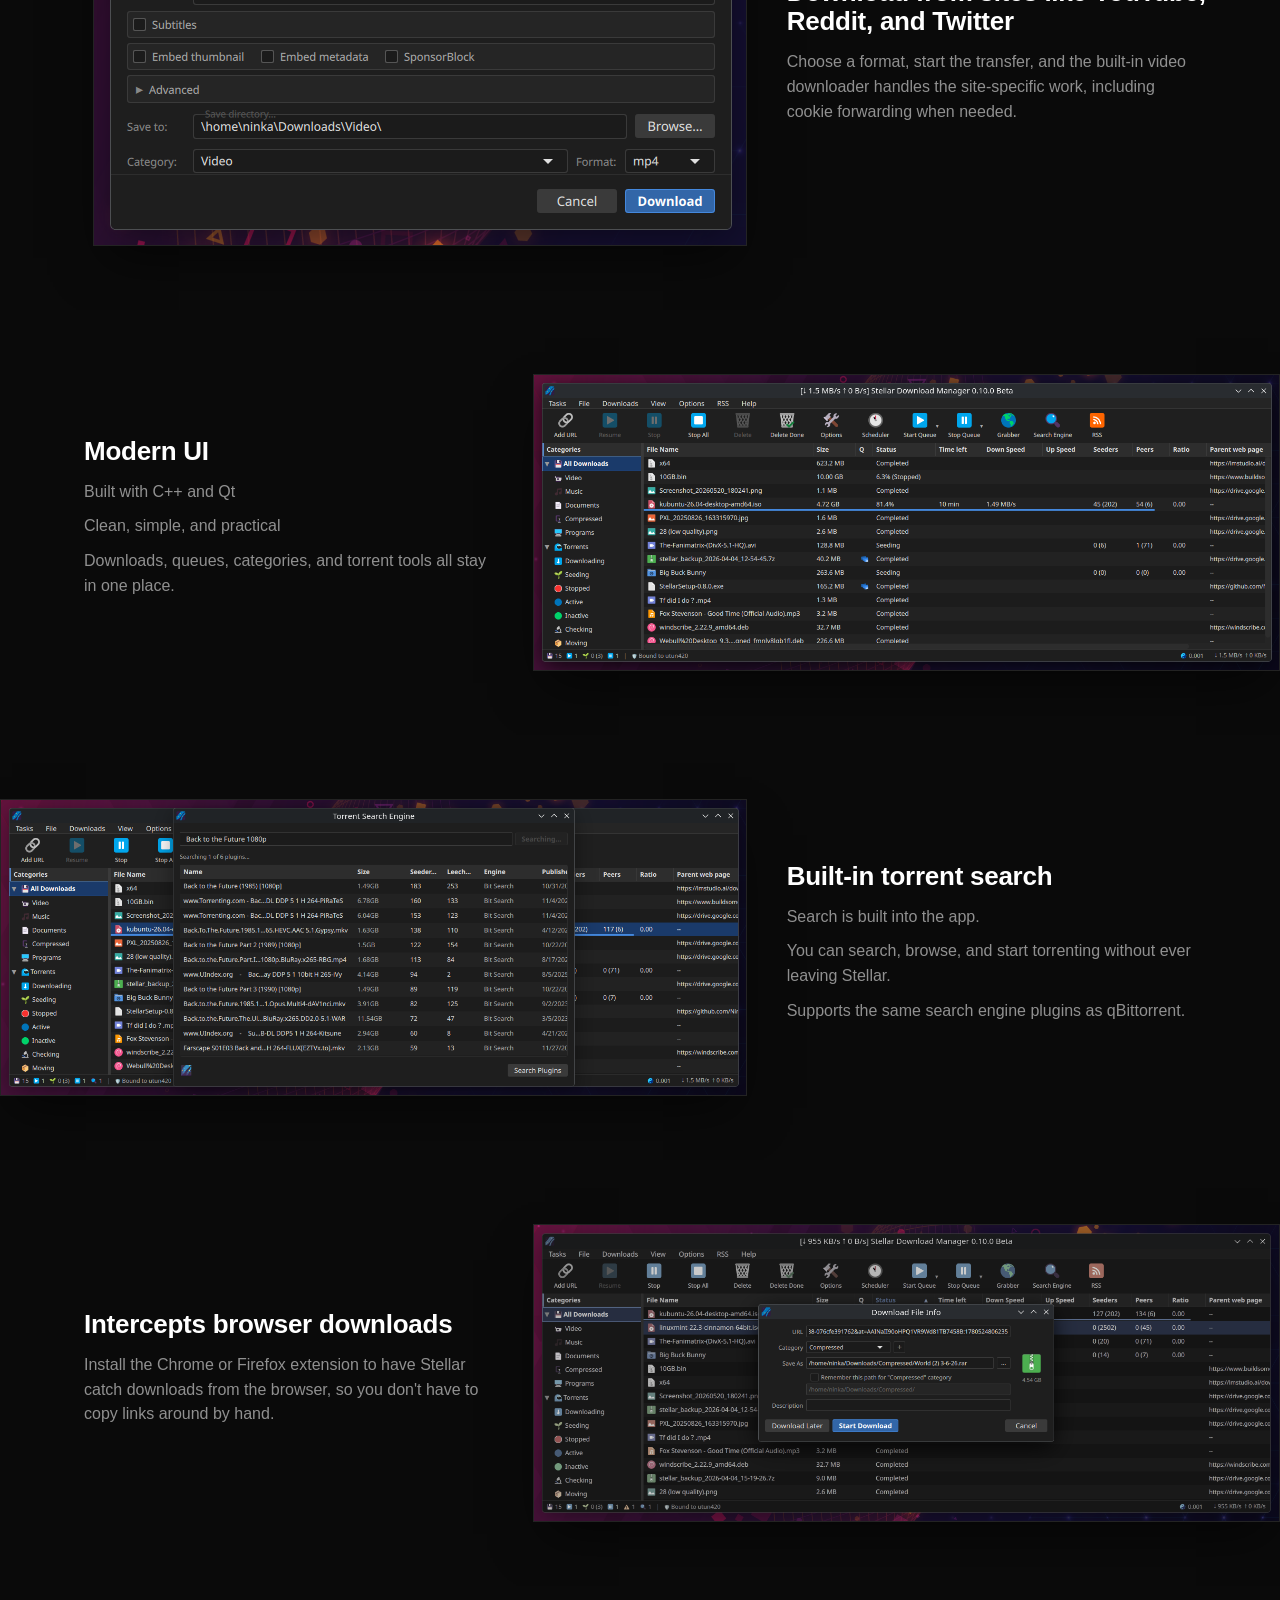
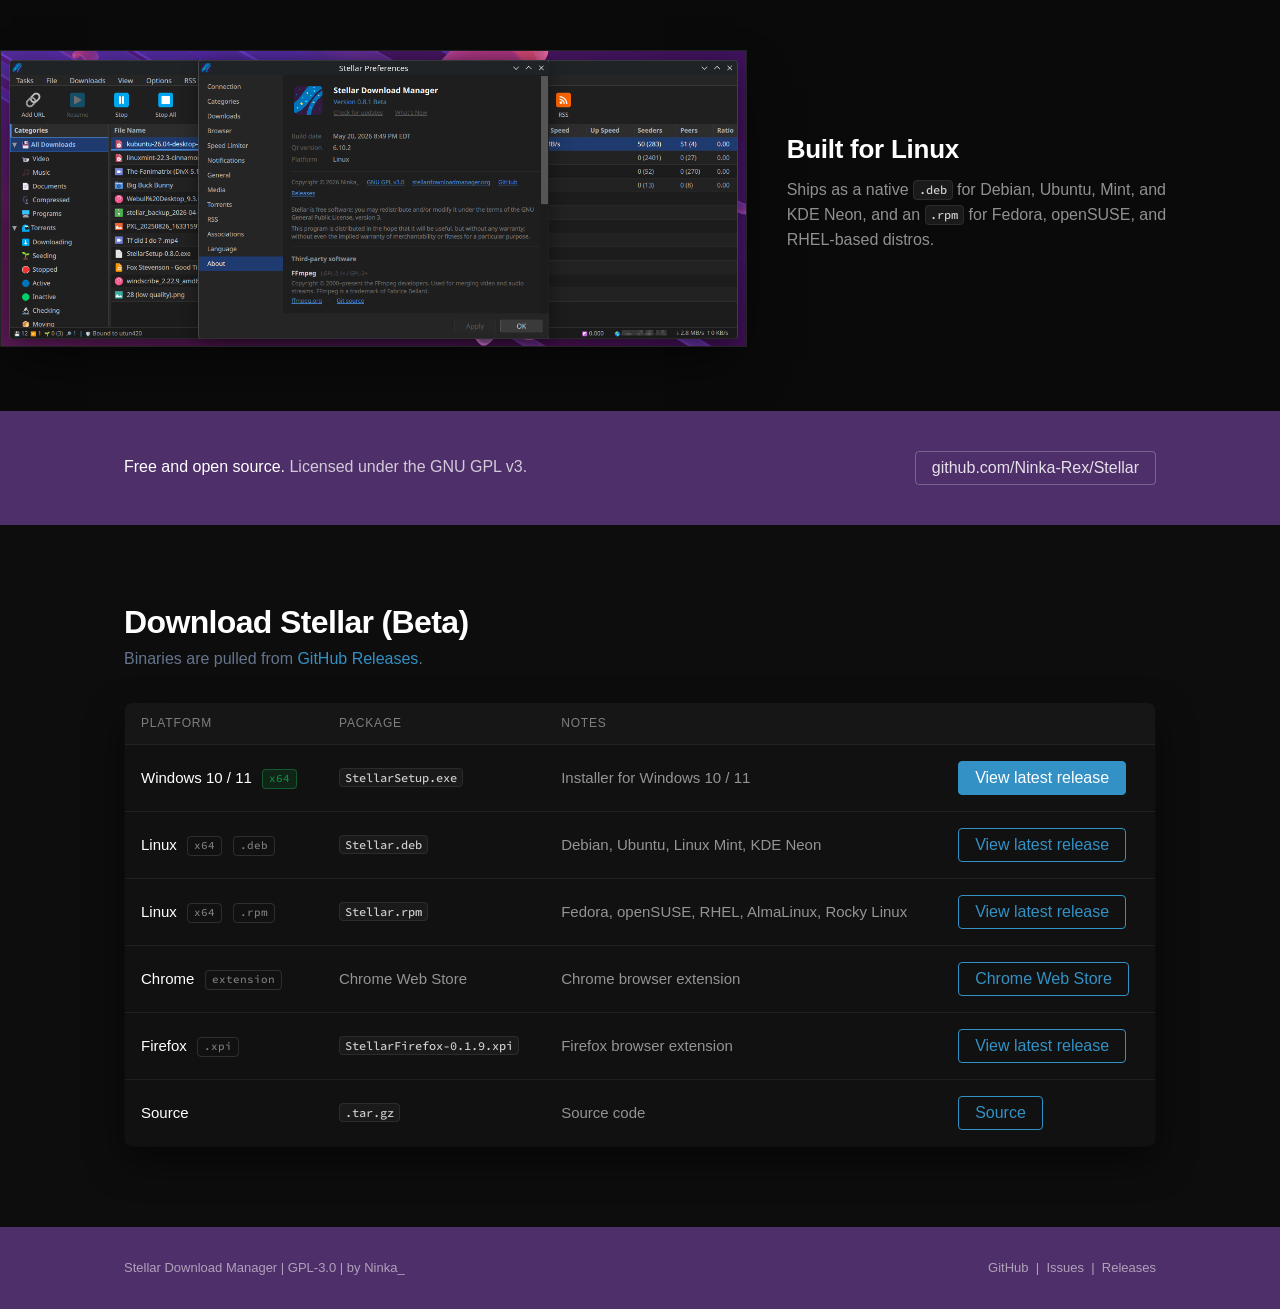
==== commit 5d06f7b5: "remove old images, update script to detect platform" ====
--- a/index.html
+++ b/index.html
@@ -47,13 +47,13 @@
                 like YouTube and Twitter.
             </p>
             <div class="hero-actions">
-                <a class="btn btn-primary btn-with-icon" href="#downloads">
+                <a class="btn btn-primary btn-with-icon" href="#downloads" data-hero-download>
                     <span class="btn-icon" aria-hidden="true">
                         <svg viewBox="0 0 16 16" role="img" focusable="false" aria-hidden="true">
-                            <path d="M1 2.2 7.2 1v6.2H1Zm7.6-1.4L15 0v7.1H8.6ZM1 8.6h6.2V15L1 13.8Zm7.6 0H15v7l-6.4-1.1Z"></path>
+                            <path data-hero-download-icon d="M1 2.2 7.2 1v6.2H1Zm7.6-1.4L15 0v7.1H8.6ZM1 8.6h6.2V15L1 13.8Zm7.6 0H15v7l-6.4-1.1Z"></path>
                         </svg>
                     </span>
-                    <span>&#8595; Download for Windows</span>
+                    <span data-hero-download-label>&#8595; Download for Windows</span>
                 </a>
                 <a class="btn btn-secondary btn-with-icon" href="https://github.com/Ninka-Rex/Stellar">
                     <span class="btn-icon" aria-hidden="true">
@@ -254,8 +254,8 @@
                     <td>
                         <a class="btn btn-secondary btn-with-icon" data-release-link="linux" href="https://github.com/Ninka-Rex/Stellar/releases/latest">
                             <span class="btn-icon" aria-hidden="true">
-                                <svg viewBox="0 0 16 16" role="img" focusable="false" aria-hidden="true">
-                                    <path d="M8 0a8 8 0 1 0 8 8A8 8 0 0 0 8 0Zm3.9 4.7c-.2 1.2-1 1.7-1.5 2.5-.4.7-.5 1.7-.2 2.5.2.6.7 1.1 1.2 1.5-.7.6-1.6 1-2.6 1-.9 0-1.7-.3-2.4-.8-.8-.6-1.2-1.6-1.1-2.6.1-1 .7-1.8 1.4-2.4.8-.7 1.9-1 2.9-1 .8 0 1.7.2 2.3.3Z"></path>
+                                <svg viewBox="70 45 320 360" role="img" focusable="false" aria-hidden="true">
+                                    <path d="M352.271,348.95c-13.2,7.348-36.707,19.102-45.519,28.435c-8.794,9.265-22.515,8.794-28.888,5.314c-6.373-3.413-9.787-11.233-9.787-11.233s-17.605-4.389-36.203-3.868c-18.58,0.454-36.253,4.406-36.253,4.406s-4.86,12.678-20.565,10.695c-15.621-1.9-34.286-12.662-50.9-14.646c-16.68-1.967-33.764-5.381-30.351-16.613c3.414-11.233,6.372-16.159,3.414-24.954c-2.943-8.811-2.943-16.681,9.265-19.186c12.292-2.371,19.119-5.852,22.533-13.133c3.48-7.365,7.886-8.879,7.886-8.879s-4.405-10.24,1.9-21.473c6.44-11.3,12.814-38.691,21.608-51.959c8.811-13.2,22.078-28.956,23.978-33.294c1.9-4.271,2.438-16.159,1.446-32.773c-0.992-16.698-7.298-51.891,13.268-66.084c20.565-14.191,58.718-16.159,73.432,17.135c14.713,33.244,0.992,59.257,17.151,81.789c16.159,22.465,37.178,52.346,43.551,70.926c6.373,18.665-0.471,41.197-0.471,41.197s7.819,6.827,7.365,17.067c-0.521,10.325,6.306,15.706,14.646,19.119C363.117,330.353,365.555,341.585,352.271,348.95z"></path>
                                 </svg>
                             </span>
                             Download
@@ -267,14 +267,29 @@
                     <td><code data-release-package="linux-rpm">Stellar.rpm</code></td>
                     <td>Fedora, openSUSE, RHEL, AlmaLinux, Rocky Linux</td>
                     <td>
-                        <a class="btn btn-secondary" data-release-link="linux-rpm" href="https://github.com/Ninka-Rex/Stellar/releases/latest">
+                        <a class="btn btn-secondary btn-with-icon" data-release-link="linux-rpm" href="https://github.com/Ninka-Rex/Stellar/releases/latest">
+                            <span class="btn-icon" aria-hidden="true">
+                                <svg viewBox="70 45 320 360" role="img" focusable="false" aria-hidden="true">
+                                    <path d="M352.271,348.95c-13.2,7.348-36.707,19.102-45.519,28.435c-8.794,9.265-22.515,8.794-28.888,5.314c-6.373-3.413-9.787-11.233-9.787-11.233s-17.605-4.389-36.203-3.868c-18.58,0.454-36.253,4.406-36.253,4.406s-4.86,12.678-20.565,10.695c-15.621-1.9-34.286-12.662-50.9-14.646c-16.68-1.967-33.764-5.381-30.351-16.613c3.414-11.233,6.372-16.159,3.414-24.954c-2.943-8.811-2.943-16.681,9.265-19.186c12.292-2.371,19.119-5.852,22.533-13.133c3.48-7.365,7.886-8.879,7.886-8.879s-4.405-10.24,1.9-21.473c6.44-11.3,12.814-38.691,21.608-51.959c8.811-13.2,22.078-28.956,23.978-33.294c1.9-4.271,2.438-16.159,1.446-32.773c-0.992-16.698-7.298-51.891,13.268-66.084c20.565-14.191,58.718-16.159,73.432,17.135c14.713,33.244,0.992,59.257,17.151,81.789c16.159,22.465,37.178,52.346,43.551,70.926c6.373,18.665-0.471,41.197-0.471,41.197s7.819,6.827,7.365,17.067c-0.521,10.325,6.306,15.706,14.646,19.119C363.117,330.353,365.555,341.585,352.271,348.95z"></path>
+                                </svg>
+                            </span>
                             Download
                         </a>
                     </td>
                 </tr>
                 <tr>
+                    <td>Chrome <span class="tag">extension</span></td>
+                    <td>Chrome Web Store</td>
+                    <td>Chrome browser extension</td>
+                    <td>
+                        <a class="btn btn-secondary" href="https://chromewebstore.google.com/detail/stellar-integration-modul/pppelmimeffdigknplngfmhefcbhfcbd">
+                            Chrome Web Store
+                        </a>
+                    </td>
+                </tr>
+                <tr>
                     <td>Firefox <span class="tag tag-greens">.xpi</span></td>
-                    <td><code data-release-package="firefox">StellarFirefox.xpi</code></td>
+                    <td><code data-release-package="firefox">StellarFirefox-0.1.9.xpi</code></td>
                     <td>Firefox browser extension</td>
                     <td>
                         <a class="btn btn-secondary btn-with-icon" data-release-link="firefox" href="https://github.com/Ninka-Rex/Stellar/releases/download/0.8.0/StellarFirefox-0.1.9.xpi">
--- a/style.css
+++ b/style.css
@@ -184,7 +184,7 @@
     width: 100%;
     max-width: 800px;
     height: auto;
-    border-radius: 6px;
+    border: 1px solid rgba(255,255,255,0.1);
     box-shadow: rgba(0,0,0,0.55) 0px 24px 48px -12px;
 }
 
@@ -347,7 +347,8 @@
 
 .feature-inner:not(.flip) .feature-text {
     text-align: left;
-    padding: 2rem 2.5rem 2rem clamp(1.5rem, calc((100vw - 1400px) / 2 + 3rem), 6rem);
+    justify-self: end;
+    padding: 2rem 2.5rem 2rem 1.5rem;
 }
 
 .feature-inner.flip .feature-text {
@@ -386,7 +387,7 @@
     width: 100%;
     height: auto;
     margin: 0;
-    border-radius: 6px;
+    border: 1px solid rgba(255,255,255,0.1);
     box-shadow: rgba(0,0,0,0.55) 0px 24px 48px -12px;
 }
 
@@ -399,6 +400,14 @@
 
 .feature-inner:not(.flip) .feature-img { justify-content: flex-start; }
 .feature-inner.flip .feature-img { justify-content: flex-end; }
+
+/* Lock slideshow image dimensions so swapping a frame with a slightly
+   different intrinsic size doesn't reflow the rest of the row. */
+.feature-img img#ui-feature-image,
+.feature-img img#torrent-feature-image {
+    aspect-ratio: 1413 / 561;
+    height: auto;
+}
 
 .feature-img-placeholder {
     width: 100%;
@@ -637,9 +646,12 @@
     width: 100%;
     aspect-ratio: 16 / 10;
     object-fit: cover;
-    border: none;
+    border: 1px solid rgba(255,255,255,0.1);
     margin-bottom: 0;
 }
+
+.gallery-thumb.is-active img { border-color: var(--stripe-purple); }
+.gallery-thumb.is-active span { color: rgba(255,255,255,0.85); }
 
 .gallery-thumb span {
     display: block;
@@ -670,7 +682,7 @@
     max-width: 100%;
     max-height: 560px;
     object-fit: contain;
-    border-radius: 4px;
+    border: 1px solid rgba(255,255,255,0.1);
 }
 
 .gallery-nav {
@@ -681,7 +693,7 @@
     color: rgba(255,255,255,0.7);
     font-size: 1.4rem;
     cursor: pointer;
-    border-radius: 6px;
+    border-radius: 0;
     transition: border-color 0.12s, box-shadow 0.12s, color 0.12s;
 }
 
@@ -751,6 +763,7 @@
     .feature-inner:not(.flip) .feature-text,
     .feature-inner.flip .feature-text {
         text-align: left;
+        justify-self: stretch;
         padding: 0 1.5rem 0 1.5rem;
     }
 
